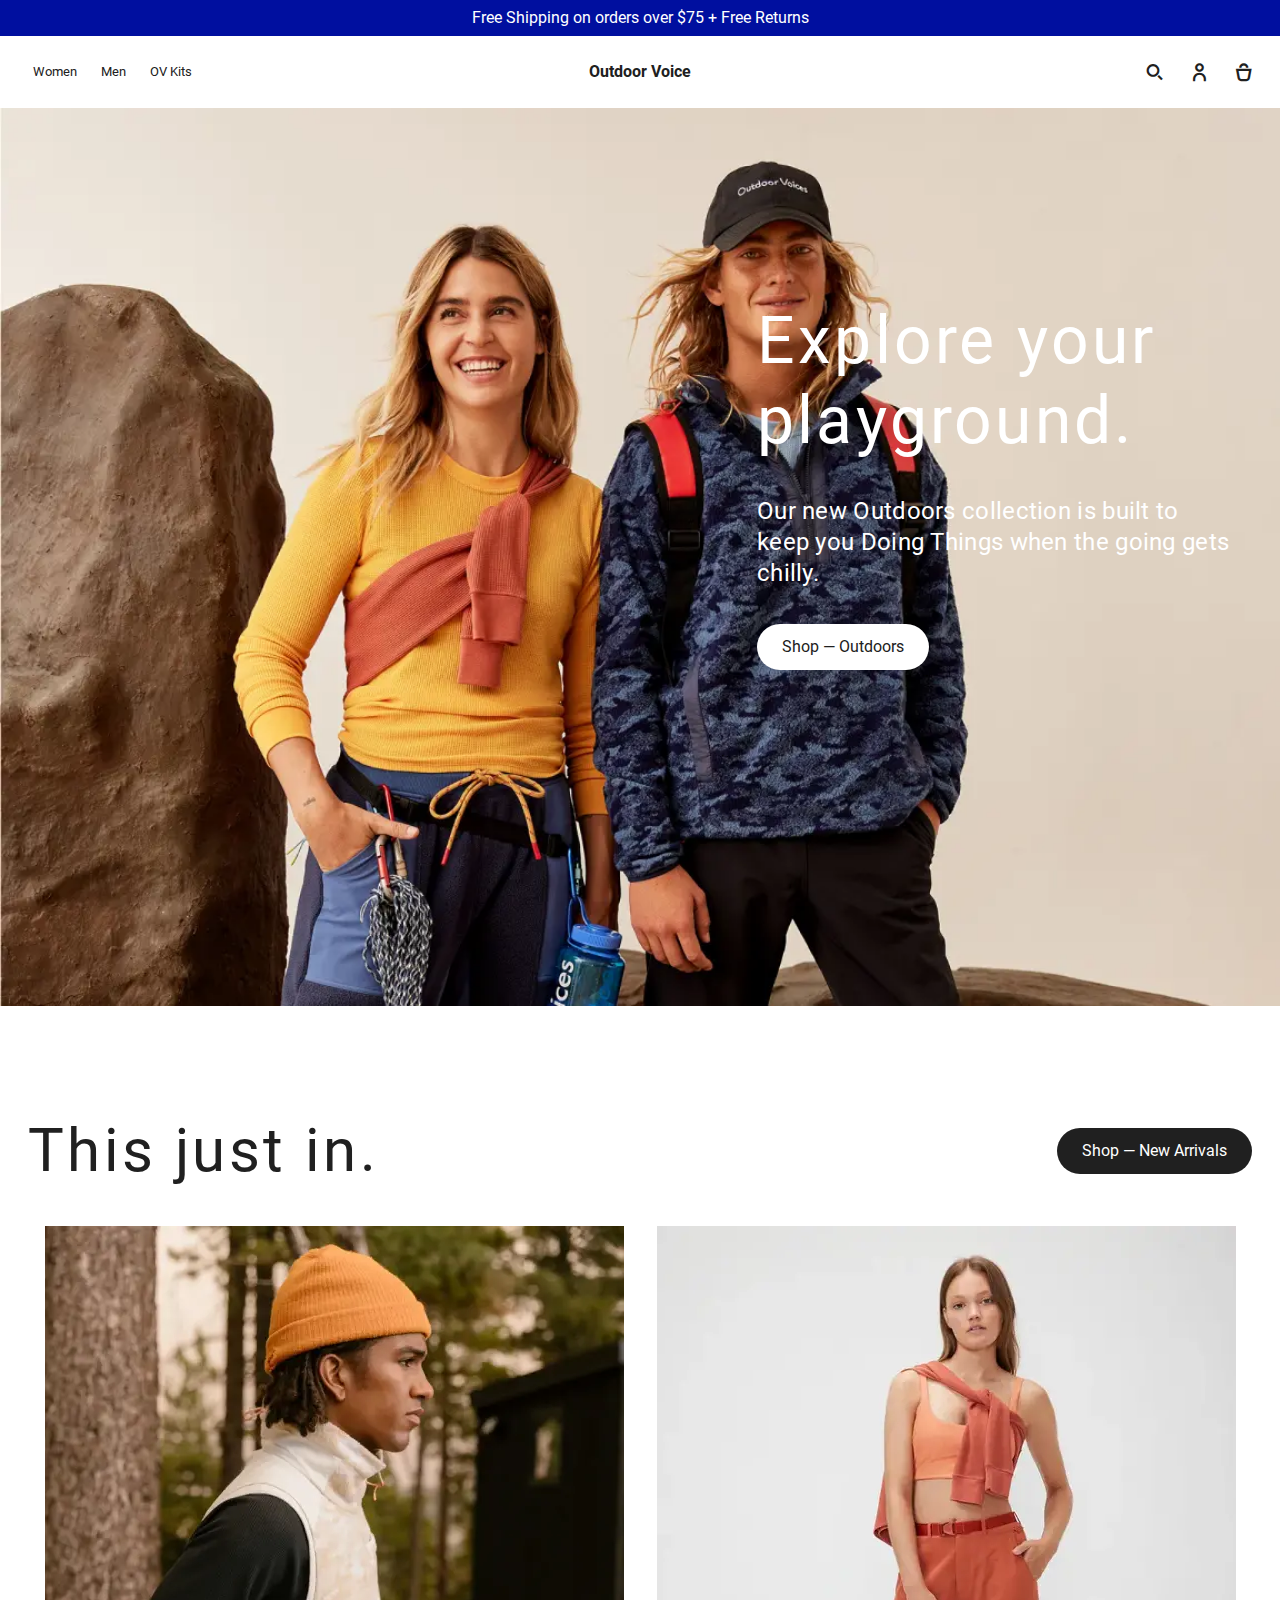
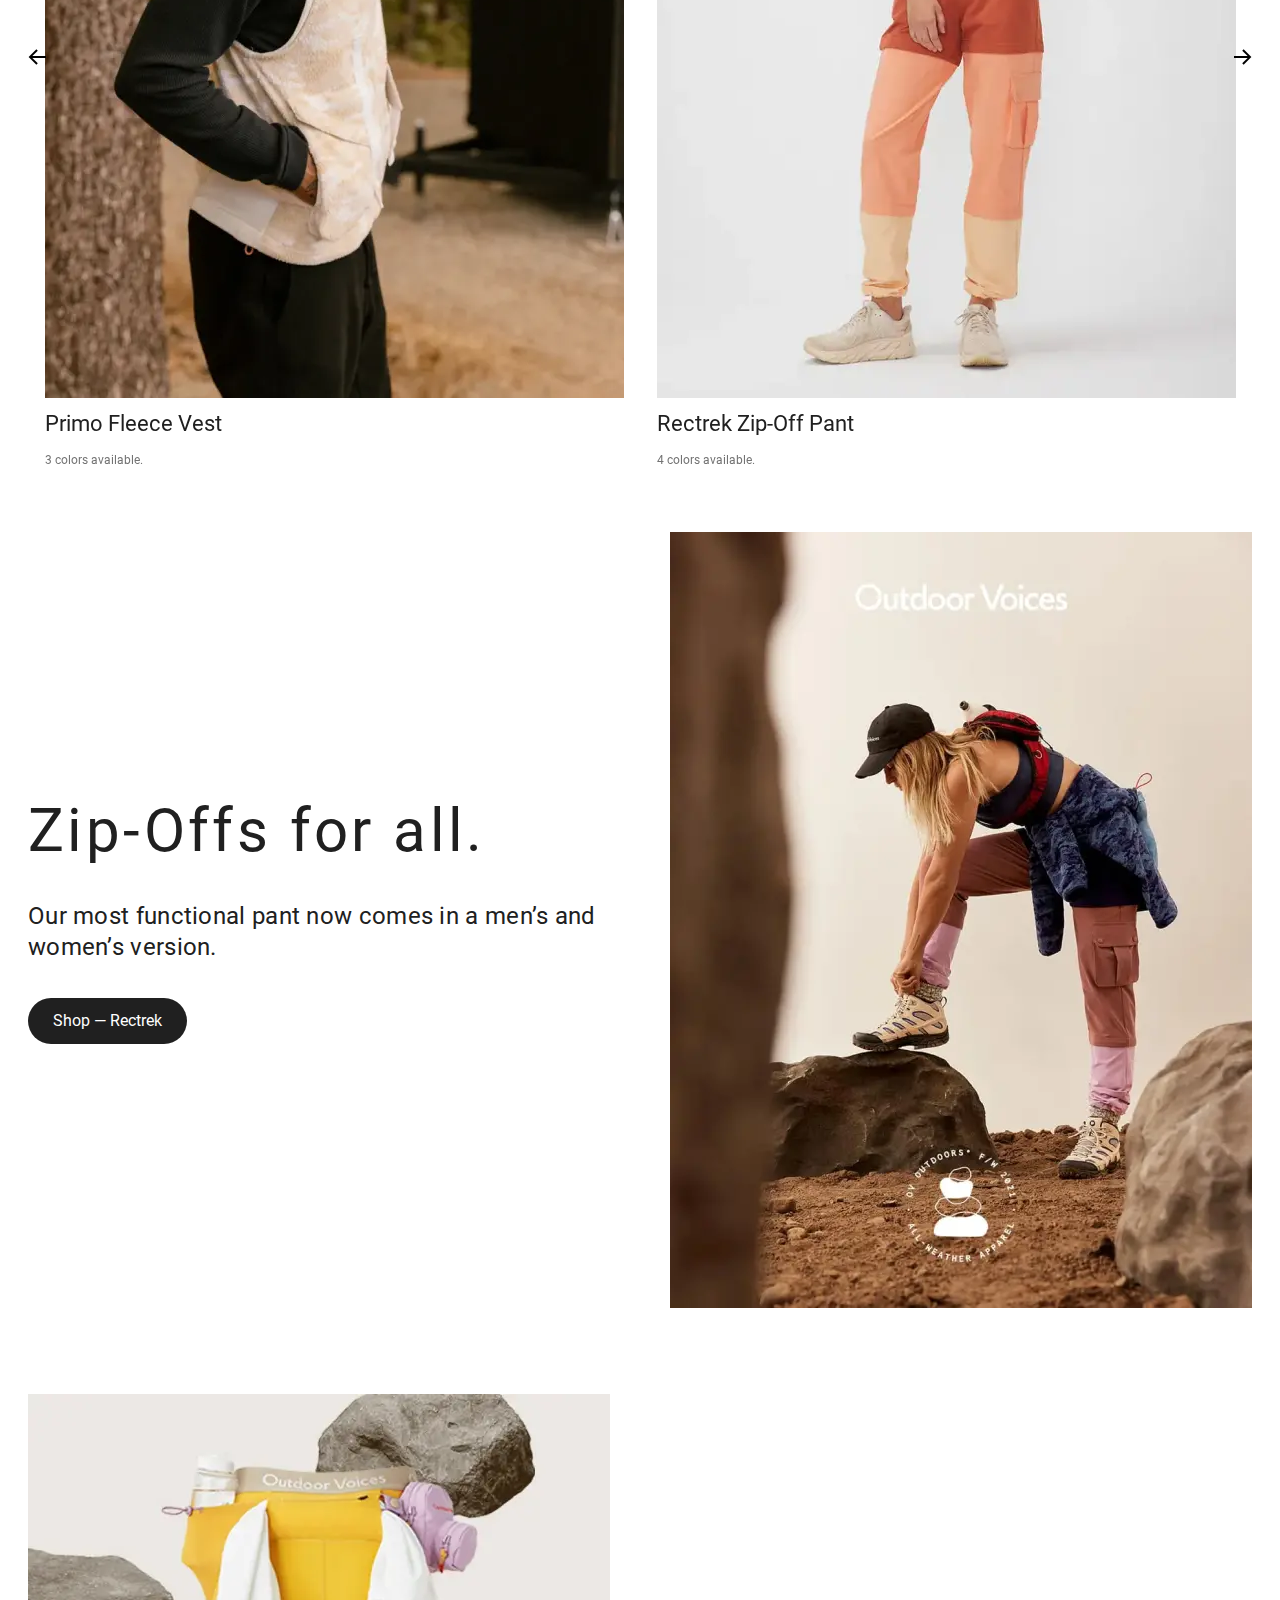
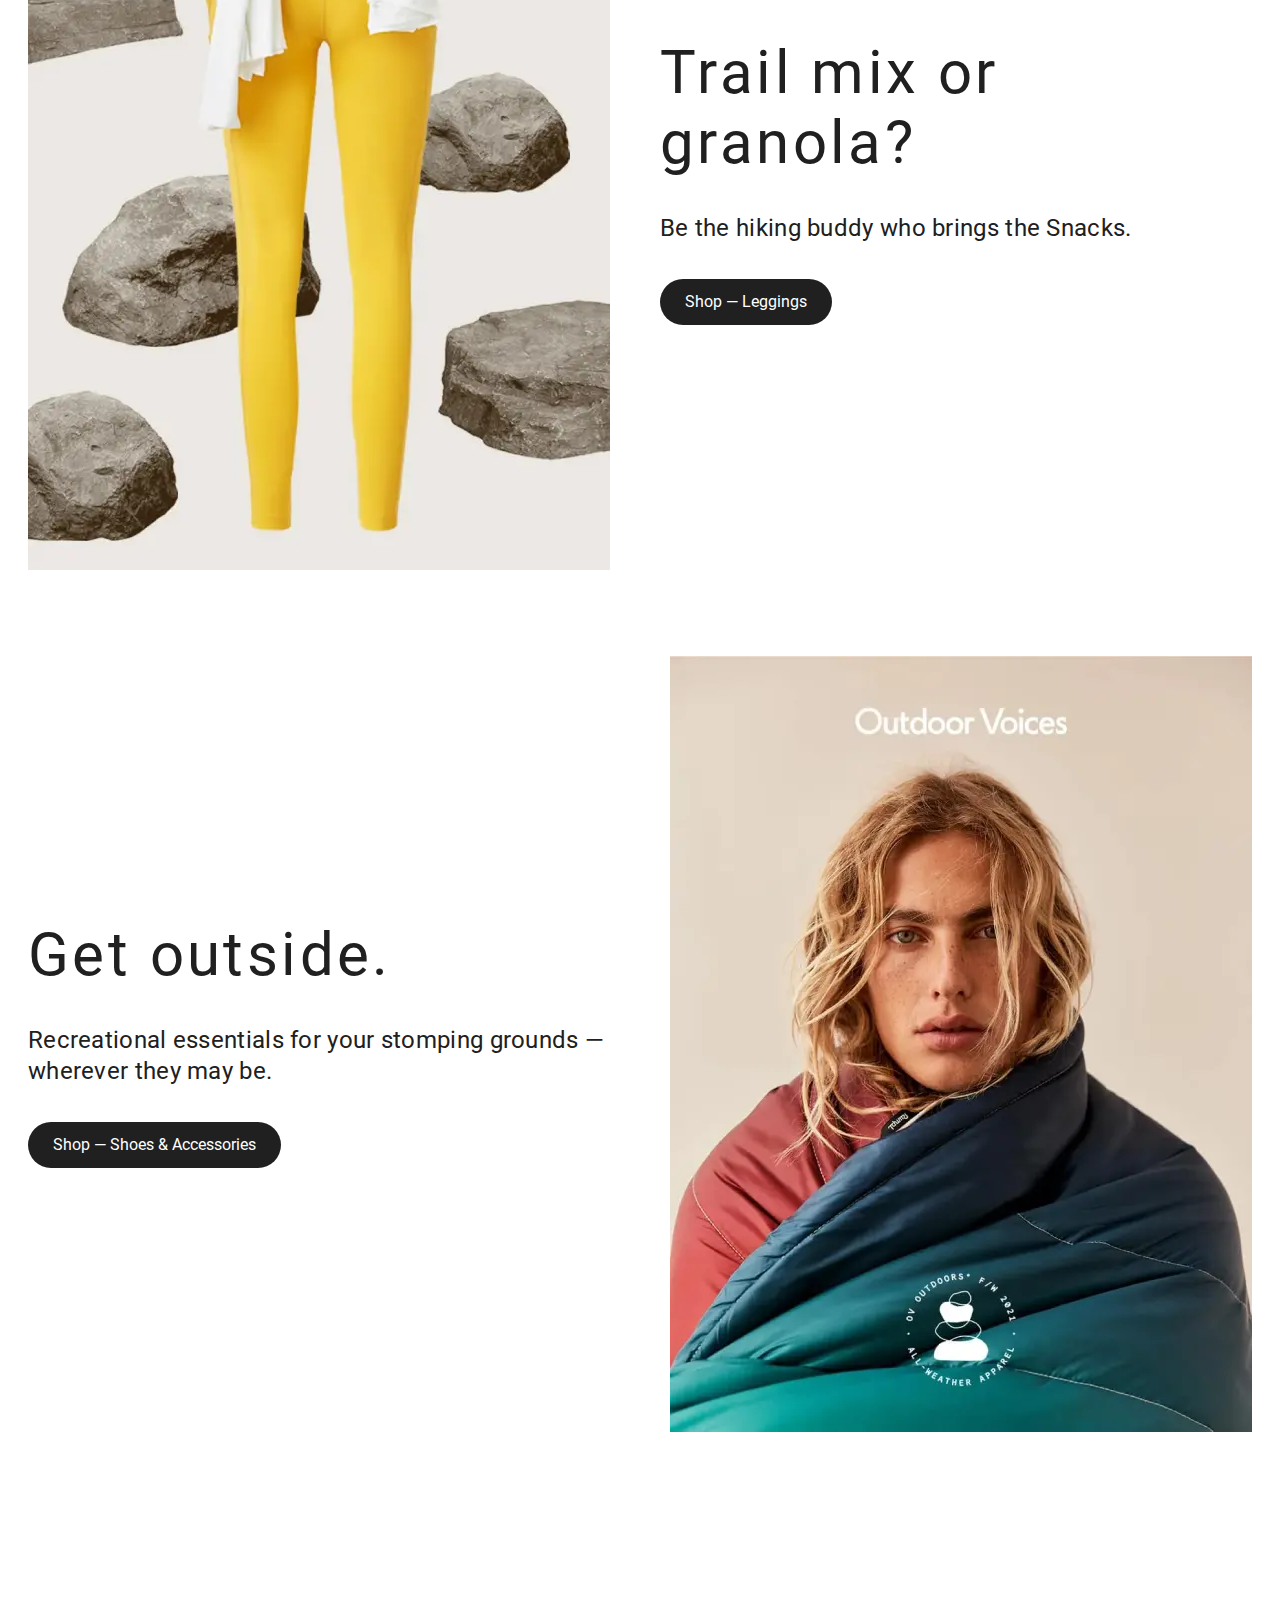
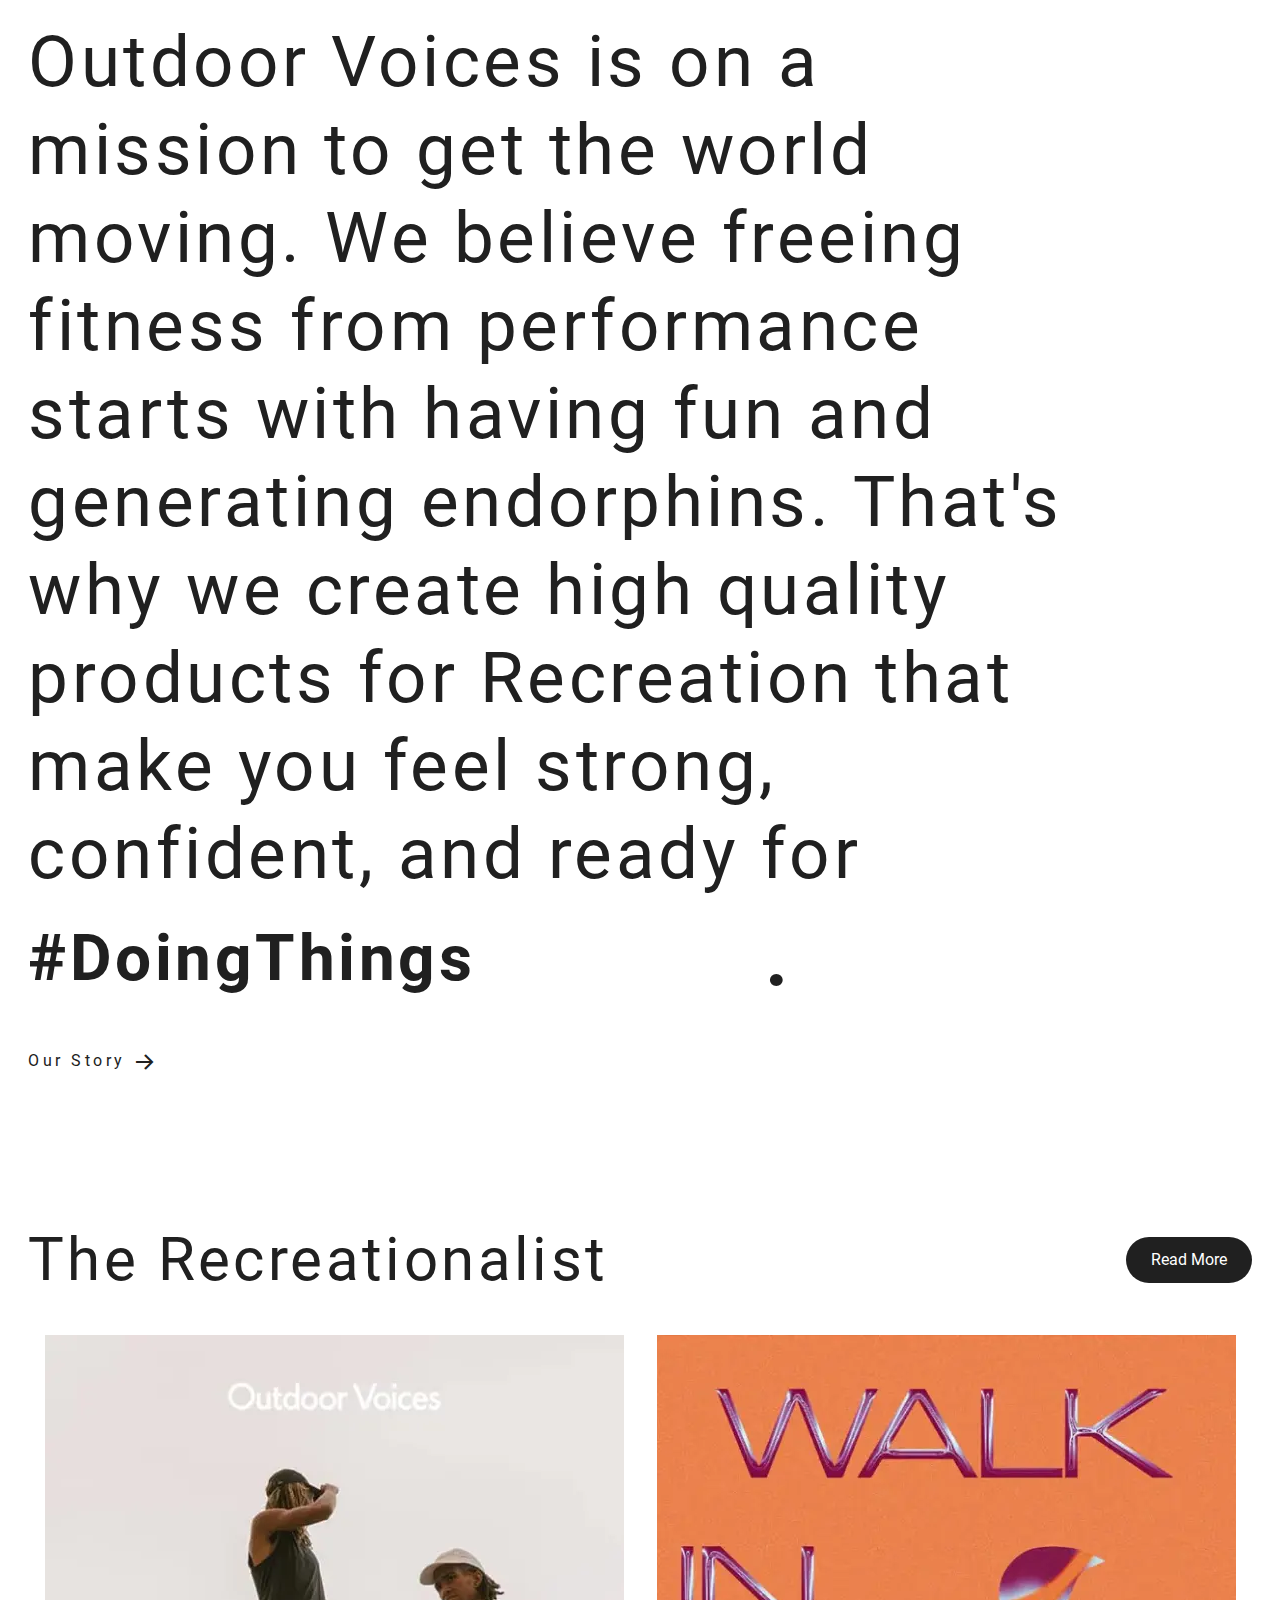
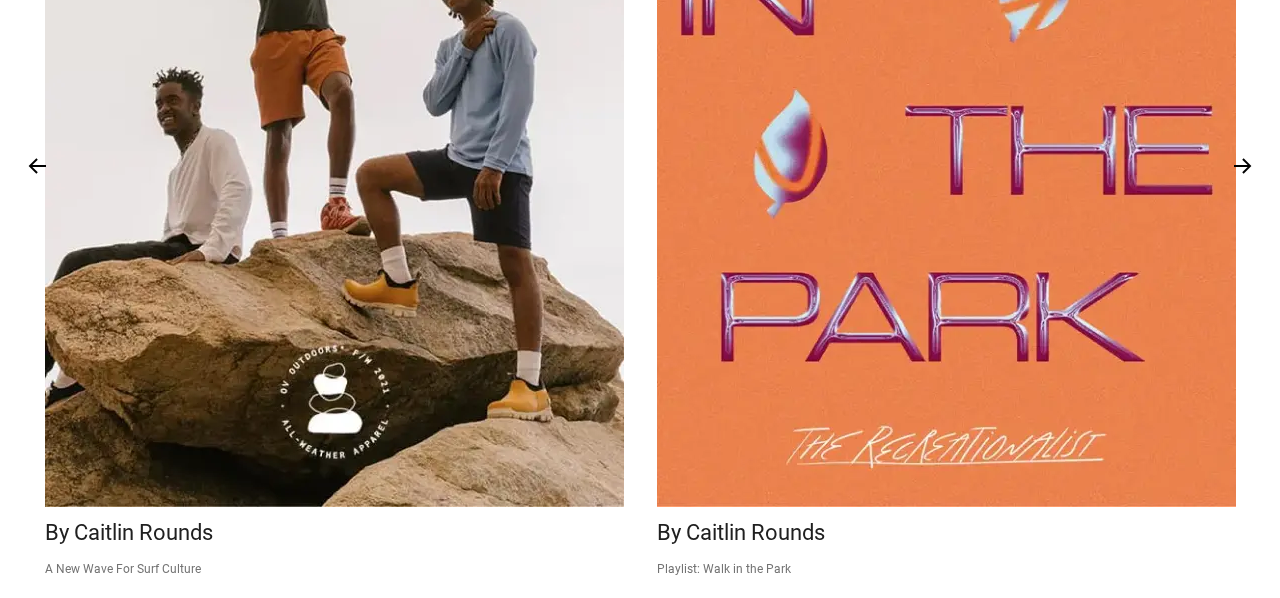
==== home.html @ 737654e2 "Add files via upload" ====
<!DOCTYPE html>
<html lang="en">

<head>
	<title>Outdoor Voice</title>
	<meta charset="UTF-8">
	<meta name="format-detection" content="telephone=no">
	<!-- <style>body{opacity: 0;}</style> -->
	<link rel="stylesheet" href="css/style.min.css?_v=20220831221115">
	<link rel="shortcut icon" href="favicon.ico">
	<!-- <meta name="robots" content="noindex, nofollow"> -->
	<meta name="viewport" content="width=device-width, initial-scale=1.0">
</head>

<body>
	<div class="wrapper">
		<header class="header">
			<div class="header__top">
				<p>Free Shipping on orders over $75 + Free Returns</p>
			</div>
			<div class="header__container">
				<div class="header__menu menu">
					<button type="button" class="menu__icon icon-menu"><span></span></button>
					<nav class="menu__body">
						<ul class="menu__list">
							<li class="menu__item"><a href="" class="menu__link">Women</a></li>
							<li class="menu__item"><a href="" class="menu__link">Men</a></li>
							<li class="menu__item"><a href="" class="menu__link">OV Kits</a></li>
						</ul>
					</nav>
				</div>
				<a href="#" class="header__logo">Outdoor Voice</a>
				<div class="header__actions actions-header">
					<a href="" class="actions-header__item _icon-search"></a>
					<a href="" class="actions-header__item _icon-account"></a>
					<a href="" class="actions-header__item _icon-bucket"></a>
				</div>
			</div>
		</header>
		<main class="page">
			<section class="page__promo promo">
				<div class="promo__container">
					<div class="promo__wrapper">
						<h1 class="promo__main-title">Explore your playground.</h1>
						<p class="promo__subtitle promo__subtitle_white">Our new Outdoors collection is built to keep you Doing Things when the going gets chilly.</p>
						<a href="#" class="promo__link promo__btn button">Shop — Outdoors</a>
					</div>
				</div>
			</section>
			<section class="page__arrivals arrivals">
				<div class="arrivals__container">
					<div class="arrivals__wrapper">
						<div class="arrivals__top">
							<h2 class="arrivals__title">This just in.</h2>
							<a href="#" class="arrivals__link arrivals__btn button button_black">Shop — New Arrivals</a>
						</div>
						<div class="arrivals__content">
							<!-- Оболочка слайдера -->
							<div class="arrivals__wrapper">
								<div class="swiper">
									<div class="swiper-wrapper">
										<div class="swiper-slide">
											<div class="arrivals__item">
												<div class="arrivals__image">
													<picture><source srcset="img/arrivals/left-img.webp" type="image/webp"><img src="img/arrivals/left-img.jpg" alt="man"></picture>
												</div>
												<div class="arrivals__descr">
													<span>Primo Fleece Vest</span>
													<span>3 colors available.</span>
												</div>
											</div>
										</div>
										<div class="swiper-slide">
											<div class="arrivals__item">
												<div class="arrivals__image arrivals__image_two">
													<picture><source srcset="img/arrivals/right-img.webp" type="image/webp"><img src="img/arrivals/right-img.jpg" alt="woman"></picture>
												</div>
												<div class="arrivals__descr">
													<span>Rectrek Zip-Off Pant</span>
													<span>4 colors available.</span>
												</div>
											</div>
										</div>
									</div>
									<div class="swiper-button-prev _icon-arrow-left"></div>
									<div class="swiper-button-next _icon-arrow-right"></div>
								</div>

								<div class="pagin">
									<div class="swiper-pagination"></div>
								</div>
							</div>
						</div>
					</div>
				</div>
			</section>
			<section class="rectrek showcase">
				<div class="showcase__container">
					<div class="showcase__wrapper">
						<div class="showcase__content">
							<h2 class="showcase__title">Zip-Offs for all.</h2>
							<p class="showcase__subtitle">Our most functional pant now comes in a men’s and women’s version.</p>
							<a href="#" class="showcase__link showcase__btn button button_black">Shop — Rectrek</a>
						</div>
						<div class="showcase__image"><picture><source srcset="img/showcase/pant.webp" type="image/webp"><img src="img/showcase/pant.jpg" alt="pant"></picture></div>
					</div>
				</div>
			</section>
			<section class="leggins showcase">
				<div class="showcase__container">
					<div class="showcase__wrapper showcase__wrapper_reverse">
						<div class="showcase__content">
							<h2 class="showcase__title">Trail mix or granola?</h2>
							<p class="showcase__subtitle">Be the hiking buddy who brings the Snacks.</p>
							<a href="#" class="showcase__link showcase__btn button button_black">Shop — Leggings</a>
						</div>
						<div class="showcase__image"><picture><source srcset="img/showcase/leggins.webp" type="image/webp"><img src="img/showcase/leggins.jpg" alt="leggins"></picture></div>
					</div>
				</div>
			</section>
			<section class="shoes showcase">
				<div class="showcase__container">
					<div class="showcase__wrapper">
						<div class="showcase__content">
							<h2 class="showcase__title">Get outside.</h2>
							<p class="showcase__subtitle">Recreational essentials for your stomping grounds — wherever they may be.</p>
							<a href="#" class="showcase__link showcase__btn button button_black">Shop — Shoes & Accessories</a>
						</div>
						<div class="showcase__image"><picture><source srcset="img/showcase/shoes_accessories.webp" type="image/webp"><img src="img/showcase/shoes_accessories.jpg" alt="shoes & accessories"></picture></div>
					</div>
				</div>
			</section>
			<section class="shop">
				<div class="shop__container">
					<div class="shop__wrapper">
						<div class="shop__catalog">
							<article class="item-catalog">
								<div class="item-catalog__main">
									<a href="" class="item-catalog__image">
										<picture><source data-srcset="img/shop/shop-women.webp" type="image/webp"><img data-src="img/shop/shop-women.jpg" alt="Shop Women"></picture>
									</a>
									<!-- <div class="item-catalog__actions">
											<button type="button" class="item-catalog__favorite _icon-favorite">Shop Women</button>
										</div> -->
								</div>
							</article>
							<article class="item-catalog">
								<div class="item-catalog__main">
									<a href="" class="item-catalog__image">
										<picture><source data-srcset="img/shop/shop-men.webp" type="image/webp"><img data-src="img/shop/shop-men.jpg" alt="Shop Women"></picture>
									</a>
									<!-- <div class="item-catalog__actions">
											<button type="button" class="item-catalog__favorite _icon-favorite">Shop Women</button>
										</div> -->
								</div>
							</article>
						</div>
						<div class="shop__descr">
							<p>Outdoor Voices is on a mission to get the world moving. We believe freeing fitness from performance starts with having fun and generating endorphins. That's why we create high quality products for Recreation that make you feel strong, confident, and ready for</p>
							<div class="shop__tag">
								<span>#DoingThings</span>
								<span>.</span>
							</div>
							<a href="#" class="shop__link">Our Story
								<div class="_icon-arrow-right"></div>
							</a>
						</div>
					</div>
				</div>
			</section>
			<section class="page__arrivals arrivals">
				<div class="arrivals__container">
					<div class="arrivals__wrapper">
						<div class="arrivals__top">
							<h2 class="arrivals__title">The Recreationalist</h2>
							<a href="#" class="arrivals__link arrivals__btn button button_black">Read More</a>
						</div>
						<div class="arrivals__content">
							<!-- Оболочка слайдера -->
							<div class="arrivals__wrapper">
								<div class="swiper">
									<div class="swiper-wrapper">
										<div class="swiper-slide">
											<div class="arrivals__item">
												<div class="arrivals__image">
													<picture><source srcset="img/arrivals/three-men.webp" type="image/webp"><img src="img/arrivals/three-men.jpg" alt="three men"></picture>
												</div>
												<div class="arrivals__descr">
													<span>By Caitlin Rounds</span>
													<span>A New Wave For Surf Culture</span>
												</div>
											</div>
										</div>
										<div class="swiper-slide">
											<div class="arrivals__item">
												<div class="arrivals__image arrivals__image_two">
													<picture><source srcset="img/arrivals/walk.webp" type="image/webp"><img src="img/arrivals/walk.jpg" alt="walk in the park"></picture>
												</div>
												<div class="arrivals__descr">
													<span>By Caitlin Rounds</span>
													<span>Playlist: Walk in the Park</span>
												</div>
											</div>
										</div>
									</div>
									<div class="swiper-button-prev _icon-arrow-left"></div>
									<div class="swiper-button-next _icon-arrow-right"></div>
								</div>

								<div class="pagin">
									<div class="swiper-pagination"></div>
								</div>
							</div>
						</div>
					</div>
				</div>
			</section>
		</main>
		<!--  -->
	</div>
	<!-- 
<div id="popup" aria-hidden="true" class="popup">
	<div class="popup__wrapper">
		<div class="popup__content">
			<button data-close type="button" class="popup__close">Закрыть</button>
			<div class="popup__text">
			</div>
		</div>
	</div>
</div>
 -->
	<script src="js/app.min.js?_v=20220831221115"></script>
</body>

</html>
---- css/style.min.css ----
@charset "UTF-8";@font-face{font-family:Roboto;font-display:swap;src:url(../fonts/Roboto-Bold.woff2) format("woff2"),url(../fonts/Roboto-Bold.woff) format("woff");font-weight:700;font-style:normal}@font-face{font-family:Roboto;font-display:swap;src:url(../fonts/Roboto-Regular.woff2) format("woff2"),url(../fonts/Roboto-Regular.woff) format("woff");font-weight:400;font-style:normal}@font-face{font-family:icons;font-display:swap;src:url(../fonts/icons.woff2) format("woff2"),url(../fonts/icons.woff) format("woff");font-weight:400;font-style:normal}[class*=_icon-]:before{font-family:icons;font-style:normal;font-weight:400;font-variant:normal;text-transform:none;line-height:1;-webkit-font-smoothing:antialiased;-moz-osx-font-smoothing:grayscale}[class*=_icon-]:before{display:block}._icon-arrow-right:before{content:"\e900"}._icon-arrow-left:before{content:"\e901"}._icon-bucket:before{content:"\e902"}._icon-account:before{content:"\e903"}._icon-search:before{content:"\e904"}*{padding:0;margin:0;border:0}*,:after,:before{-webkit-box-sizing:border-box;box-sizing:border-box}body,html{height:100%;min-width:320px}body{color:#202020;line-height:1;font-family:Roboto;font-size:1rem;-ms-text-size-adjust:100%;-moz-text-size-adjust:100%;-webkit-text-size-adjust:100%;-webkit-font-smoothing:antialiased;-moz-osx-font-smoothing:grayscale}button,input,textarea{font-family:Roboto;font-size:inherit}button{cursor:pointer;color:inherit;background-color:inherit}a{color:inherit}a:link,a:visited{text-decoration:none}a:hover{text-decoration:none}ul li{list-style:none}img{vertical-align:top}h1,h2,h3,h4,h5,h6{font-weight:inherit;font-size:inherit}.lock body{overflow:hidden;-ms-touch-action:none;touch-action:none}.wrapper{min-height:100%;display:-webkit-box;display:-ms-flexbox;display:flex;-webkit-box-orient:vertical;-webkit-box-direction:normal;-ms-flex-direction:column;flex-direction:column;overflow:hidden}.wrapper>main{-webkit-box-flex:1;-ms-flex:1 1 auto;flex:1 1 auto}.wrapper>*{min-width:0}[class*=__container]{max-width:76.5rem;-webkit-box-sizing:content-box;box-sizing:content-box;margin:0 auto;padding:0 .9375rem}.button{display:-webkit-inline-box;display:-ms-inline-flexbox;display:inline-flex;padding:.9375rem 1.5625rem;background-color:#fff;color:#202020;border-radius:1.5rem}.button_black{background-color:#202020;color:#fff}.button._fw{width:100%}.spollers{display:-ms-grid;display:grid;gap:15px}.spollers__tittle{width:100%;cursor:default;text-align:left;padding:0 .9375rem;position:relative;font-size:1.5rem;font-weight:700;line-height:1.7083333333}.spollers__tittle:not(:last-child){margin-bottom:2rem}._spoller-init .spollers__tittle{cursor:pointer}._spoller-init .spollers__tittle::after,._spoller-init .spollers__tittle::before{content:"";position:absolute;right:10px;top:50%;background-color:#fff;height:2px;width:15px;-webkit-transition:-webkit-transform .5s ease 0s;transition:-webkit-transform .5s ease 0s;-o-transition:transform .5s ease 0s;transition:transform .5s ease 0s;transition:transform .5s ease 0s,-webkit-transform .5s ease 0s}._spoller-init .spollers__tittle::before{-webkit-transform:translate(-75%,-50%) rotate(40deg);-ms-transform:translate(-75%,-50%) rotate(40deg);transform:translate(-75%,-50%) rotate(40deg)}._spoller-init .spollers__tittle::after{-webkit-transform:translate(0,-50%) rotate(-40deg);-ms-transform:translate(0,-50%) rotate(-40deg);transform:translate(0,-50%) rotate(-40deg)}._spoller-init .spollers__tittle._spoller-active::before{-webkit-transform:translateX(-75%) rotate(-40deg);-ms-transform:translateX(-75%) rotate(-40deg);transform:translateX(-75%) rotate(-40deg)}._spoller-init .spollers__tittle._spoller-active::after{-webkit-transform:rotate(40deg);-ms-transform:rotate(40deg);transform:rotate(40deg)}.spollers__body{padding:0 1.25rem;border-radius:.3125rem}[data-showmore-button] span:last-child{display:none}._showmore-active [data-showmore-button] span{display:none}@supports (padding-top:clamp(3.125rem ,1.8581081081rem + 5.4054054054vw ,6.25rem)){._showmore-active [data-showmore-button] span{padding-top:clamp(3.125rem ,1.8581081081rem + 5.4054054054vw ,6.25rem)}}@supports not (padding-top:clamp(3.125rem ,1.8581081081rem + 5.4054054054vw ,6.25rem)){._showmore-active [data-showmore-button] span{padding-top:calc(3.125rem + 3.125 * (100vw - 23.4375rem)/ 57.8125)}}._showmore-active [data-showmore-button] span:last-child{display:block}.show-more{display:-webkit-box;display:-ms-flexbox;display:flex;-webkit-box-orient:vertical;-webkit-box-direction:normal;-ms-flex-direction:column;flex-direction:column}@supports (padding-top:clamp(3.125rem ,1.8581081081rem + 5.4054054054vw ,6.25rem)){.show-more{padding-top:clamp(3.125rem ,1.8581081081rem + 5.4054054054vw ,6.25rem)}}@supports not (padding-top:clamp(3.125rem ,1.8581081081rem + 5.4054054054vw ,6.25rem)){.show-more{padding-top:calc(3.125rem + 3.125 * (100vw - 23.4375rem)/ 57.8125)}}.show-more__items{display:-ms-grid;display:grid;grid-template-columns:repeat(auto-fit,minmax(25.625rem,1fr));gap:1.25rem}@supports (row-gap:clamp(2.6875rem ,1.2432432432rem + 6.1621621622vw ,6.25rem)){.show-more__items{row-gap:clamp(2.6875rem ,1.2432432432rem + 6.1621621622vw ,6.25rem)}}@supports not (row-gap:clamp(2.6875rem ,1.2432432432rem + 6.1621621622vw ,6.25rem)){.show-more__items{row-gap:calc(2.6875rem + 3.5625 * (100vw - 23.4375rem)/ 57.8125)}}.show-more__items_career{grid-template-columns:repeat(auto-fit,minmax(20rem,1fr))}[data-fullscreen]{min-height:100vh}.touch [data-fullscreen]{min-height:calc(var(--vh,1vh) * 100)}[class*=-ibg]{position:relative}[class*=-ibg] img{position:absolute;width:100%;height:100%;top:0;left:0;-o-object-fit:cover;object-fit:cover}[class*=-ibg_contain] img{-o-object-fit:contain;object-fit:contain}[class*=__main-title]{letter-spacing:3.2px;line-height:1.2121212121}@supports (font-size:clamp(3.125rem ,2.6833038869rem + 1.8845700824vw ,4.125rem)){[class*=__main-title]{font-size:clamp(3.125rem ,2.6833038869rem + 1.8845700824vw ,4.125rem)}}@supports not (font-size:clamp(3.125rem ,2.6833038869rem + 1.8845700824vw ,4.125rem)){[class*=__main-title]{font-size:calc(3.125rem + 1 * (100vw - 23.4375rem)/ 53.0625)}}[class*=__title]{line-height:1.1666666667;letter-spacing:3.4px}@supports (font-size:clamp(2.1875rem ,1.6344026549rem + 2.7654867257vw ,3.75rem)){[class*=__title]{font-size:clamp(2.1875rem ,1.6344026549rem + 2.7654867257vw ,3.75rem)}}@supports not (font-size:clamp(2.1875rem ,1.6344026549rem + 2.7654867257vw ,3.75rem)){[class*=__title]{font-size:calc(2.1875rem + 1.5625 * (100vw - 20rem)/ 56.5)}}[class*=__subtitle]{line-height:1.2916666667;letter-spacing:.3px;color:#202020}@supports (font-size:clamp(1.25rem ,1.1643468951rem + 0.4282655246vw ,1.5rem)){[class*=__subtitle]{font-size:clamp(1.25rem ,1.1643468951rem + .4282655246vw ,1.5rem)}}@supports not (font-size:clamp(1.25rem ,1.1643468951rem + 0.4282655246vw ,1.5rem)){[class*=__subtitle]{font-size:calc(1.25rem + .25 * (100vw - 20rem)/ 58.375)}}[class*=__subtitle_white]{color:#fff}[class*=__descr]{line-height:1.2916666667}@supports (font-size:clamp(0.875rem ,0.6608672377rem + 1.0706638116vw ,1.5rem)){[class*=__descr]{font-size:clamp(.875rem ,.6608672377rem + 1.0706638116vw ,1.5rem)}}@supports not (font-size:clamp(0.875rem ,0.6608672377rem + 1.0706638116vw ,1.5rem)){[class*=__descr]{font-size:calc(.875rem + .625 * (100vw - 20rem)/ 58.375)}}[class*=__text]{line-height:1.6875}@supports (font-size:clamp(0.875rem ,0.8321734475rem + 0.2141327623vw ,1rem)){[class*=__text]{font-size:clamp(.875rem ,.8321734475rem + .2141327623vw ,1rem)}}@supports not (font-size:clamp(0.875rem ,0.8321734475rem + 0.2141327623vw ,1rem)){[class*=__text]{font-size:calc(.875rem + .125 * (100vw - 20rem)/ 58.375)}}@supports (padding-top:clamp(1.25rem ,0.6150618375rem + 2.7090694935vw ,2.6875rem)){.showcase{padding-top:clamp(1.25rem ,.6150618375rem + 2.7090694935vw ,2.6875rem)}}@supports not (padding-top:clamp(1.25rem ,0.6150618375rem + 2.7090694935vw ,2.6875rem)){.showcase{padding-top:calc(1.25rem + 1.4375 * (100vw - 23.4375rem)/ 53.0625)}}@supports (padding-bottom:clamp(1.25rem ,0.6150618375rem + 2.7090694935vw ,2.6875rem)){.showcase{padding-bottom:clamp(1.25rem ,.6150618375rem + 2.7090694935vw ,2.6875rem)}}@supports not (padding-bottom:clamp(1.25rem ,0.6150618375rem + 2.7090694935vw ,2.6875rem)){.showcase{padding-bottom:calc(1.25rem + 1.4375 * (100vw - 23.4375rem)/ 53.0625)}}.showcase__wrapper{display:-webkit-box;display:-ms-flexbox;display:flex;-webkit-box-pack:justify;-ms-flex-pack:justify;justify-content:space-between;-webkit-box-align:center;-ms-flex-align:center;align-items:center}@supports (gap:clamp(1.25rem ,0.421819788rem + 3.5335689046vw ,3.125rem)){.showcase__wrapper{gap:clamp(1.25rem ,.421819788rem + 3.5335689046vw ,3.125rem)}}@supports not (gap:clamp(1.25rem ,0.421819788rem + 3.5335689046vw ,3.125rem)){.showcase__wrapper{gap:calc(1.25rem + 1.875 * (100vw - 23.4375rem)/ 53.0625)}}.showcase__wrapper_reverse{-webkit-box-orient:horizontal;-webkit-box-direction:reverse;-ms-flex-direction:row-reverse;flex-direction:row-reverse}.showcase__content{max-width:37.1875rem;display:-webkit-box;display:-ms-flexbox;display:flex;-webkit-box-orient:vertical;-webkit-box-direction:normal;-ms-flex-direction:column;flex-direction:column;gap:2.1875rem}.showcase__btn{-ms-flex-item-align:start;align-self:flex-start}.showcase__image{-webkit-box-align:center;-ms-flex-align:center;align-items:center;-webkit-box-flex:0;-ms-flex:0 0 47.5490196078%;flex:0 0 47.5490196078%}.showcase__image img{max-width:100%}.item-catalog{background-color:#fff;-webkit-transition:all .8s ease 0s;-o-transition:all .8s ease 0s;transition:all .8s ease 0s}.item-catalog__main{position:relative}.item-catalog__image{-webkit-box-align:center;-ms-flex-align:center;align-items:center;-webkit-box-flex:0;-ms-flex:0 0 57.7974276527%;flex:0 0 57.7974276527%}.item-catalog__image img{max-width:100%}.item-catalog__actions{background-color:rgba(0,0,0,.25);position:absolute;width:100%;height:100%;bottom:0;left:0;display:-webkit-box;display:-ms-flexbox;display:flex;-webkit-box-orient:vertical;-webkit-box-direction:normal;-ms-flex-direction:column;flex-direction:column;-webkit-box-pack:center;-ms-flex-pack:center;justify-content:center;-webkit-box-align:center;-ms-flex-align:center;align-items:center;gap:.8125rem;pointer-events:none;opacity:0;visibility:hidden;-webkit-transition:all .8s ease 0s;-o-transition:all .8s ease 0s;transition:all .8s ease 0s}.item-catalog__favorite{width:2.3125rem;height:2.3125rem;-webkit-box-flex:0;-ms-flex:0 0 2.3125rem;flex:0 0 2.3125rem;background-color:#fff;display:-webkit-box;display:-ms-flexbox;display:flex;-webkit-box-pack:center;-ms-flex-pack:center;justify-content:center;-webkit-box-align:center;-ms-flex-align:center;align-items:center;color:#202020;border-radius:.125rem;font-size:.875rem;pointer-events:auto;-webkit-transition:all .3s ease 0s;-o-transition:all .3s ease 0s;transition:all .3s ease 0s}.item-catalog__add-to-cart{pointer-events:auto;background-color:#fff;padding:.71875rem 1.125rem;border-radius:.125rem;display:-webkit-box;display:-ms-flexbox;display:flex;-webkit-box-orient:horizontal;-webkit-box-direction:reverse;-ms-flex-direction:row-reverse;flex-direction:row-reverse;text-transform:uppercase;-webkit-box-align:center;-ms-flex-align:center;align-items:center;font-weight:700;font-size:.625rem;gap:.6875rem;line-height:1.4;-webkit-transition:all .3s ease 0s;-o-transition:all .3s ease 0s;transition:all .3s ease 0s}.item-catalog__add-to-cart::before{-webkit-transition:all .3s ease 0s;-o-transition:all .3s ease 0s;transition:all .3s ease 0s;font-size:.875rem;color:#202020}.item-catalog__footer{display:-ms-grid;display:grid;gap:.625rem;justify-items:center;padding:2rem;font-size:1.25rem;letter-spacing:.0125rem;line-height:1.1;text-align:center}.header{position:fixed;top:0;left:0;width:100%;background-color:#fff;z-index:50;-webkit-transition:all .3s ease 0s;-o-transition:all .3s ease 0s;transition:all .3s ease 0s}.header._header-scroll{-webkit-box-shadow:0 0 10px rgba(0,0,0,.2);box-shadow:0 0 10px rgba(0,0,0,.2)}.header__top{background-color:#000f9f;color:#fff;padding:.625rem}.header__top p{text-align:center}.header__container{display:-ms-grid;display:grid;-ms-grid-columns:1fr auto 1fr;grid-template-columns:1fr auto 1fr;-webkit-box-align:center;-ms-flex-align:center;align-items:center;min-height:3.875rem;padding-top:.3125rem;padding-bottom:.3125rem}.header__logo{font-weight:700;position:relative;z-index:2;margin:0 .625rem}.header__actions{position:relative;z-index:2}.menu__list{display:-webkit-box;display:-ms-flexbox;display:flex;-ms-flex-wrap:wrap;flex-wrap:wrap;-webkit-box-align:center;-ms-flex-align:center;align-items:center}@supports ((-moz-column-gap:clamp(0.3125rem ,-2.0926724138rem + 3.8793103448vw ,0.875rem)) or (column-gap:clamp(0.3125rem ,-2.0926724138rem + 3.8793103448vw ,0.875rem))){.menu__list{-webkit-column-gap:clamp(.3125rem ,-2.0926724138rem + 3.8793103448vw ,.875rem);-moz-column-gap:clamp(.3125rem ,-2.0926724138rem + 3.8793103448vw ,.875rem);column-gap:clamp(.3125rem ,-2.0926724138rem + 3.8793103448vw ,.875rem)}}@supports not ((-moz-column-gap:clamp(0.3125rem ,-2.0926724138rem + 3.8793103448vw ,0.875rem)) or (column-gap:clamp(0.3125rem ,-2.0926724138rem + 3.8793103448vw ,0.875rem))){.menu__list{-webkit-column-gap:calc(.3125rem + .5625 * (100vw - 62rem)/ 14.5);-moz-column-gap:calc(.3125rem + .5625 * (100vw - 62rem)/ 14.5);column-gap:calc(.3125rem + .5625 * (100vw - 62rem)/ 14.5)}}.menu__link{display:block;padding:.78125rem .3125rem;font-size:.8125rem;line-height:1.2857142857;position:relative;-webkit-transition:color .3s ease 0s;-o-transition:color .3s ease 0s;transition:color .3s ease 0s}.menu__link::after{content:"";position:absolute;bottom:0;width:0%;-webkit-transition:width .3s ease 0s;-o-transition:width .3s ease 0s;transition:width .3s ease 0s;height:.0625rem;left:0;background-color:#fff}.actions-header{display:-webkit-box;display:-ms-flexbox;display:flex;min-height:1.875rem;-webkit-box-align:center;-ms-flex-align:center;align-items:center;-webkit-box-pack:end;-ms-flex-pack:end;justify-content:flex-end}@supports (gap:clamp(0.9375rem ,0.6163008565rem + 1.6059957173vw ,1.875rem)){.actions-header{gap:clamp(.9375rem ,.6163008565rem + 1.6059957173vw ,1.875rem)}}@supports not (gap:clamp(0.9375rem ,0.6163008565rem + 1.6059957173vw ,1.875rem)){.actions-header{gap:calc(.9375rem + .9375 * (100vw - 20rem)/ 58.375)}}.actions-header__item{font-size:1.125rem;-webkit-transition:color .3s ease 0s;-o-transition:color .3s ease 0s;transition:color .3s ease 0s}.search-header{width:47.1698113208%}.search-header__body{display:-webkit-box;display:-ms-flexbox;display:flex;-webkit-box-align:center;-ms-flex-align:center;align-items:center;position:relative}.search-header__input{width:100%;font-size:.75rem;height:1.375rem;background-color:transparent;border-bottom:1px solid rgba(0,0,0,.5)}.search-header__button{-webkit-box-flex:0;-ms-flex:0 0 1.875rem;flex:0 0 1.875rem;height:1.875rem}.search-header__icon{width:1.875rem;height:1.875rem;margin:0 0 0 auto;display:block}.search-open .search-header__icon{display:none}.search-header .form__error{position:absolute;bottom:0;-webkit-transform:translate(0,110%);-ms-transform:translate(0,110%);transform:translate(0,110%);left:0;color:red;font-size:.75rem}.icon-menu{display:none}.no-webp .promo{background-image:url(../img/promo/bg.jpg)}.promo{background-repeat:no-repeat;background-size:cover;background-position:0 0;height:100vh}@supports (margin-top:clamp(6.25rem ,6.1215203426rem + 0.6423982869vw ,6.625rem)){.promo{margin-top:clamp(6.25rem ,6.1215203426rem + .6423982869vw ,6.625rem)}}@supports not (margin-top:clamp(6.25rem ,6.1215203426rem + 0.6423982869vw ,6.625rem)){.promo{margin-top:calc(6.25rem + .375 * (100vw - 20rem)/ 58.375)}}@supports (padding-top:clamp(6.25rem ,5.1793361884rem + 5.3533190578vw ,9.375rem)){.promo{padding-top:clamp(6.25rem ,5.1793361884rem + 5.3533190578vw ,9.375rem)}}@supports not (padding-top:clamp(6.25rem ,5.1793361884rem + 5.3533190578vw ,9.375rem)){.promo{padding-top:calc(6.25rem + 3.125 * (100vw - 20rem)/ 58.375)}}.promo__container{display:-webkit-box;display:-ms-flexbox;display:flex;-webkit-box-pack:end;-ms-flex-pack:end;justify-content:flex-end;-webkit-box-align:center;-ms-flex-align:center;align-items:center}@supports (padding-top:clamp(2.8125rem ,5.7494646681rem + -3.7473233405vw ,5rem)){.promo__container{padding-top:clamp(2.8125rem ,5.7494646681rem + -3.7473233405vw ,5rem)}}@supports not (padding-top:clamp(2.8125rem ,5.7494646681rem + -3.7473233405vw ,5rem)){.promo__container{padding-top:calc(5rem + -2.1875 * (100vw - 20rem)/ 58.375)}}.promo__wrapper{color:#fff;display:-webkit-box;display:-ms-flexbox;display:flex;-webkit-box-orient:vertical;-webkit-box-direction:normal;-ms-flex-direction:column;flex-direction:column;-webkit-box-align:end;-ms-flex-align:end;align-items:flex-end;max-width:480px}@supports (gap:clamp(1.5625rem ,0.5098684211rem + 2.1929824561vw ,2.1875rem)){.promo__wrapper{gap:clamp(1.5625rem ,.5098684211rem + 2.1929824561vw ,2.1875rem)}}@supports not (gap:clamp(1.5625rem ,0.5098684211rem + 2.1929824561vw ,2.1875rem)){.promo__wrapper{gap:calc(1.5625rem + .625 * (100vw - 48rem)/ 28.5)}}@supports (max-width:clamp(30rem ,38.5817307692rem + -11.2179487179vw ,34.375rem)){.promo__wrapper{max-width:clamp(30rem ,38.5817307692rem + -11.2179487179vw ,34.375rem)}}@supports not (max-width:clamp(30rem ,38.5817307692rem + -11.2179487179vw ,34.375rem)){.promo__wrapper{max-width:calc(34.375rem + -4.375 * (100vw - 37.5rem)/ 39)}}@supports (margin-right:clamp(0.0625rem ,-1.4111842105rem + 3.0701754386vw ,0.9375rem)){.promo__wrapper{margin-right:clamp(.0625rem ,-1.4111842105rem + 3.0701754386vw ,.9375rem)}}@supports not (margin-right:clamp(0.0625rem ,-1.4111842105rem + 3.0701754386vw ,0.9375rem)){.promo__wrapper{margin-right:calc(.0625rem + .875 * (100vw - 48rem)/ 28.5)}}@supports (padding-top:clamp(3.75rem ,2.3696996466rem + 5.8892815077vw ,6.875rem)){.arrivals{padding-top:clamp(3.75rem ,2.3696996466rem + 5.8892815077vw ,6.875rem)}}@supports not (padding-top:clamp(3.75rem ,2.3696996466rem + 5.8892815077vw ,6.875rem)){.arrivals{padding-top:calc(3.75rem + 3.125 * (100vw - 23.4375rem)/ 53.0625)}}.arrivals__top{display:-webkit-box;display:-ms-flexbox;display:flex;-webkit-box-pack:justify;-ms-flex-pack:justify;justify-content:space-between;-webkit-box-align:center;-ms-flex-align:center;align-items:center;gap:1.875rem}@supports (margin-top:clamp(1.25rem ,0.6978798587rem + 2.3557126031vw ,2.5rem)){.arrivals__content{margin-top:clamp(1.25rem ,.6978798587rem + 2.3557126031vw ,2.5rem)}}@supports not (margin-top:clamp(1.25rem ,0.6978798587rem + 2.3557126031vw ,2.5rem)){.arrivals__content{margin-top:calc(1.25rem + 1.25 * (100vw - 23.4375rem)/ 53.0625)}}.arrivals__image{-webkit-box-align:center;-ms-flex-align:center;align-items:center;-webkit-box-flex:0;-ms-flex:0 0 28.1350482315%;flex:0 0 28.1350482315%}.arrivals__image img{max-width:100%}.arrivals__descr{margin-top:.75rem;display:-webkit-box;display:-ms-flexbox;display:flex;-webkit-box-orient:vertical;-webkit-box-direction:normal;-ms-flex-direction:column;flex-direction:column;gap:.9375rem}.arrivals__descr span:first-child{font-size:1.375rem}.arrivals__descr span:last-child{font-size:.75rem;color:#737373}.swiper-wrapper{padding-bottom:1.25rem}.swiper-slide{display:-webkit-box;display:-ms-flexbox;display:flex;-webkit-box-pack:center;-ms-flex-pack:center;justify-content:center}@supports (padding-top:clamp(1.25rem ,0.6150618375rem + 2.7090694935vw ,2.6875rem)){.shop{padding-top:clamp(1.25rem ,.6150618375rem + 2.7090694935vw ,2.6875rem)}}@supports not (padding-top:clamp(1.25rem ,0.6150618375rem + 2.7090694935vw ,2.6875rem)){.shop{padding-top:calc(1.25rem + 1.4375 * (100vw - 23.4375rem)/ 53.0625)}}@supports (padding-bottom:clamp(1.25rem ,0.6150618375rem + 2.7090694935vw ,2.6875rem)){.shop{padding-bottom:clamp(1.25rem ,.6150618375rem + 2.7090694935vw ,2.6875rem)}}@supports not (padding-bottom:clamp(1.25rem ,0.6150618375rem + 2.7090694935vw ,2.6875rem)){.shop{padding-bottom:calc(1.25rem + 1.4375 * (100vw - 23.4375rem)/ 53.0625)}}.shop__catalog{display:-webkit-box;display:-ms-flexbox;display:flex;gap:.1875rem}.shop__descr{letter-spacing:.21875rem;max-width:66.25rem}@supports (margin-top:clamp(1.875rem ,0.3842756184rem + 6.3604240283vw ,5.25rem)){.shop__descr{margin-top:clamp(1.875rem ,.3842756184rem + 6.3604240283vw ,5.25rem)}}@supports not (margin-top:clamp(1.875rem ,0.3842756184rem + 6.3604240283vw ,5.25rem)){.shop__descr{margin-top:calc(1.875rem + 3.375 * (100vw - 23.4375rem)/ 53.0625)}}.shop__descr p{line-height:1.2394366197}@supports (font-size:clamp(1.875rem ,0.7431537102rem + 4.8292108363vw ,4.4375rem)){.shop__descr p{font-size:clamp(1.875rem ,.7431537102rem + 4.8292108363vw ,4.4375rem)}}@supports not (font-size:clamp(1.875rem ,0.7431537102rem + 4.8292108363vw ,4.4375rem)){.shop__descr p{font-size:calc(1.875rem + 2.5625 * (100vw - 23.4375rem)/ 53.0625)}}.shop__tag{display:-webkit-box;display:-ms-flexbox;display:flex;-webkit-box-align:center;-ms-flex-align:center;align-items:center;font-weight:700}@supports (gap:clamp(0.3125rem ,-5.9928097345rem + 31.5265486726vw ,18.125rem)){.shop__tag{gap:clamp(.3125rem ,-5.9928097345rem + 31.5265486726vw ,18.125rem)}}@supports not (gap:clamp(0.3125rem ,-5.9928097345rem + 31.5265486726vw ,18.125rem)){.shop__tag{gap:calc(.3125rem + 17.8125 * (100vw - 20rem)/ 56.5)}}.shop__tag:not(:last-child){margin-top:.625rem}@supports (font-size:clamp(1.875rem ,0.9363957597rem + 4.0047114252vw ,4rem)){.shop__tag span:first-child{font-size:clamp(1.875rem ,.9363957597rem + 4.0047114252vw ,4rem)}}@supports not (font-size:clamp(1.875rem ,0.9363957597rem + 4.0047114252vw ,4rem)){.shop__tag span:first-child{font-size:calc(1.875rem + 2.125 * (100vw - 23.4375rem)/ 53.0625)}}@supports (font-size:clamp(1.875rem ,0.4946996466rem + 5.8892815077vw ,5rem)){.shop__tag span:last-child{font-size:clamp(1.875rem ,.4946996466rem + 5.8892815077vw ,5rem)}}@supports not (font-size:clamp(1.875rem ,0.4946996466rem + 5.8892815077vw ,5rem)){.shop__tag span:last-child{font-size:calc(1.875rem + 3.125 * (100vw - 23.4375rem)/ 53.0625)}}.shop__link{display:-webkit-box;display:-ms-flexbox;display:flex;-webkit-box-align:center;-ms-flex-align:center;align-items:center;gap:.625rem;font-size:1rem}@supports (margin-top:clamp(1.5625rem ,1.148409894rem + 1.7667844523vw ,2.5rem)){.shop__link{margin-top:clamp(1.5625rem ,1.148409894rem + 1.7667844523vw ,2.5rem)}}@supports not (margin-top:clamp(1.5625rem ,1.148409894rem + 1.7667844523vw ,2.5rem)){.shop__link{margin-top:calc(1.5625rem + .9375 * (100vw - 23.4375rem)/ 53.0625)}}.shop ._icon-arrow-right{-webkit-transition:all .3s ease 0s;-o-transition:all .3s ease 0s;transition:all .3s ease 0s}.icons{margin:0 auto}.icon__item{background-color:#09a7ca;width:2.5rem;height:2.5rem}.icon__item::before{font-size:1.375rem;color:#023957;height:40px}.icon__item::before:not(:last-child){margin-bottom:30px}.swiper{overflow:hidden}.swiper-wrapper{width:100%;height:100%;-webkit-box-sizing:content-box;box-sizing:content-box;display:-webkit-box;display:-ms-flexbox;display:flex;position:relative}.swiper-vertical .swiper-wrapper{-webkit-box-orient:vertical;-webkit-box-direction:normal;-ms-flex-direction:column;flex-direction:column}.swiper-autoheight .swiper-wrapper{-webkit-box-align:start;-ms-flex-align:start;align-items:flex-start}.swiper-initialized .swiper-slide{-ms-flex-negative:0;flex-shrink:0}.swiper-android .swiper-slide,.swiper-android .swiper-wrapper{-webkit-transform:translate3d(0,0,0);transform:translate3d(0,0,0)}.swiper-button-lock{display:none!important}@font-face{font-family:swiper-icons;src:url("data:application/font-woff;charset=utf-8;base64, [base64]//wADZ2x5ZgAAAywAAADMAAAD2MHtryVoZWFkAAABbAAAADAAAAA2E2+eoWhoZWEAAAGcAAAAHwAAACQC9gDzaG10eAAAAigAAAAZAAAArgJkABFsb2NhAAAC0AAAAFoAAABaFQAUGG1heHAAAAG8AAAAHwAAACAAcABAbmFtZQAAA/gAAAE5AAACXvFdBwlwb3N0AAAFNAAAAGIAAACE5s74hXjaY2BkYGAAYpf5Hu/j+W2+MnAzMYDAzaX6QjD6/4//Bxj5GA8AuRwMYGkAPywL13jaY2BkYGA88P8Agx4j+/8fQDYfA1AEBWgDAIB2BOoAeNpjYGRgYNBh4GdgYgABEMnIABJzYNADCQAACWgAsQB42mNgYfzCOIGBlYGB0YcxjYGBwR1Kf2WQZGhhYGBiYGVmgAFGBiQQkOaawtDAoMBQxXjg/wEGPcYDDA4wNUA2CCgwsAAAO4EL6gAAeNpj2M0gyAACqxgGNWBkZ2D4/wMA+xkDdgAAAHjaY2BgYGaAYBkGRgYQiAHyGMF8FgYHIM3DwMHABGQrMOgyWDLEM1T9/w8UBfEMgLzE////P/5//f/V/xv+r4eaAAeMbAxwIUYmIMHEgKYAYjUcsDAwsLKxc3BycfPw8jEQA/[base64]/uznmfPFBNODM2K7MTQ45YEAZqGP81AmGGcF3iPqOop0r1SPTaTbVkfUe4HXj97wYE+yNwWYxwWu4v1ugWHgo3S1XdZEVqWM7ET0cfnLGxWfkgR42o2PvWrDMBSFj/IHLaF0zKjRgdiVMwScNRAoWUoH78Y2icB/yIY09An6AH2Bdu/UB+yxopYshQiEvnvu0dURgDt8QeC8PDw7Fpji3fEA4z/PEJ6YOB5hKh4dj3EvXhxPqH/SKUY3rJ7srZ4FZnh1PMAtPhwP6fl2PMJMPDgeQ4rY8YT6Gzao0eAEA409DuggmTnFnOcSCiEiLMgxCiTI6Cq5DZUd3Qmp10vO0LaLTd2cjN4fOumlc7lUYbSQcZFkutRG7g6JKZKy0RmdLY680CDnEJ+UMkpFFe1RN7nxdVpXrC4aTtnaurOnYercZg2YVmLN/d/gczfEimrE/fs/bOuq29Zmn8tloORaXgZgGa78yO9/cnXm2BpaGvq25Dv9S4E9+5SIc9PqupJKhYFSSl47+Qcr1mYNAAAAeNptw0cKwkAAAMDZJA8Q7OUJvkLsPfZ6zFVERPy8qHh2YER+3i/BP83vIBLLySsoKimrqKqpa2hp6+jq6RsYGhmbmJqZSy0sraxtbO3sHRydnEMU4uR6yx7JJXveP7WrDycAAAAAAAH//wACeNpjYGRgYOABYhkgZgJCZgZNBkYGLQZtIJsFLMYAAAw3ALgAeNolizEKgDAQBCchRbC2sFER0YD6qVQiBCv/H9ezGI6Z5XBAw8CBK/m5iQQVauVbXLnOrMZv2oLdKFa8Pjuru2hJzGabmOSLzNMzvutpB3N42mNgZGBg4GKQYzBhYMxJLMlj4GBgAYow/P/PAJJhLM6sSoWKfWCAAwDAjgbRAAB42mNgYGBkAIIbCZo5IPrmUn0hGA0AO8EFTQAA");font-weight:400;font-style:normal}:root{--swiper-theme-color:#007aff}.swiper{margin-left:auto;margin-right:auto;position:relative;overflow:hidden;list-style:none;padding:0;z-index:1}.swiper-vertical>.swiper-wrapper{-webkit-box-orient:vertical;-webkit-box-direction:normal;-ms-flex-direction:column;flex-direction:column}.swiper-wrapper{position:relative;width:100%;height:100%;z-index:1;display:-webkit-box;display:-ms-flexbox;display:flex;-webkit-transition-property:-webkit-transform;transition-property:-webkit-transform;-o-transition-property:transform;transition-property:transform;transition-property:transform,-webkit-transform;-webkit-box-sizing:content-box;box-sizing:content-box}.swiper-android .swiper-slide,.swiper-wrapper{-webkit-transform:translate3d(0,0,0);transform:translate3d(0,0,0)}.swiper-pointer-events{-ms-touch-action:pan-y;touch-action:pan-y}.swiper-pointer-events.swiper-vertical{-ms-touch-action:pan-x;touch-action:pan-x}.swiper-slide{-ms-flex-negative:0;flex-shrink:0;width:100%;height:100%;position:relative;-webkit-transition-property:-webkit-transform;transition-property:-webkit-transform;-o-transition-property:transform;transition-property:transform;transition-property:transform,-webkit-transform}.swiper-slide-invisible-blank{visibility:hidden}.swiper-autoheight,.swiper-autoheight .swiper-slide{height:auto}.swiper-autoheight .swiper-wrapper{-webkit-box-align:start;-ms-flex-align:start;align-items:flex-start;-webkit-transition-property:height,-webkit-transform;transition-property:height,-webkit-transform;-o-transition-property:transform,height;transition-property:transform,height;transition-property:transform,height,-webkit-transform}.swiper-3d,.swiper-3d.swiper-css-mode .swiper-wrapper{-webkit-perspective:1200px;perspective:1200px}.swiper-3d .swiper-cube-shadow,.swiper-3d .swiper-slide,.swiper-3d .swiper-slide-shadow,.swiper-3d .swiper-slide-shadow-bottom,.swiper-3d .swiper-slide-shadow-left,.swiper-3d .swiper-slide-shadow-right,.swiper-3d .swiper-slide-shadow-top,.swiper-3d .swiper-wrapper{-webkit-transform-style:preserve-3d;transform-style:preserve-3d}.swiper-3d .swiper-slide-shadow,.swiper-3d .swiper-slide-shadow-bottom,.swiper-3d .swiper-slide-shadow-left,.swiper-3d .swiper-slide-shadow-right,.swiper-3d .swiper-slide-shadow-top{position:absolute;left:0;top:0;width:100%;height:100%;pointer-events:none;z-index:10}.swiper-3d .swiper-slide-shadow{background:rgba(0,0,0,.15)}.swiper-3d .swiper-slide-shadow-left{background-image:-webkit-gradient(linear,right top,left top,from(rgba(0,0,0,.5)),to(rgba(0,0,0,0)));background-image:-o-linear-gradient(right,rgba(0,0,0,.5),rgba(0,0,0,0));background-image:linear-gradient(to left,rgba(0,0,0,.5),rgba(0,0,0,0))}.swiper-3d .swiper-slide-shadow-right{background-image:-webkit-gradient(linear,left top,right top,from(rgba(0,0,0,.5)),to(rgba(0,0,0,0)));background-image:-o-linear-gradient(left,rgba(0,0,0,.5),rgba(0,0,0,0));background-image:linear-gradient(to right,rgba(0,0,0,.5),rgba(0,0,0,0))}.swiper-3d .swiper-slide-shadow-top{background-image:-webkit-gradient(linear,left bottom,left top,from(rgba(0,0,0,.5)),to(rgba(0,0,0,0)));background-image:-o-linear-gradient(bottom,rgba(0,0,0,.5),rgba(0,0,0,0));background-image:linear-gradient(to top,rgba(0,0,0,.5),rgba(0,0,0,0))}.swiper-3d .swiper-slide-shadow-bottom{background-image:-webkit-gradient(linear,left top,left bottom,from(rgba(0,0,0,.5)),to(rgba(0,0,0,0)));background-image:-o-linear-gradient(top,rgba(0,0,0,.5),rgba(0,0,0,0));background-image:linear-gradient(to bottom,rgba(0,0,0,.5),rgba(0,0,0,0))}.swiper-css-mode>.swiper-wrapper{overflow:auto;scrollbar-width:none;-ms-overflow-style:none}.swiper-css-mode>.swiper-wrapper::-webkit-scrollbar{display:none}.swiper-css-mode>.swiper-wrapper>.swiper-slide{scroll-snap-align:start start}.swiper-horizontal.swiper-css-mode>.swiper-wrapper{-ms-scroll-snap-type:x mandatory;scroll-snap-type:x mandatory}.swiper-vertical.swiper-css-mode>.swiper-wrapper{-ms-scroll-snap-type:y mandatory;scroll-snap-type:y mandatory}.swiper-centered>.swiper-wrapper::before{content:"";-ms-flex-negative:0;flex-shrink:0;-webkit-box-ordinal-group:10000;-ms-flex-order:9999;order:9999}.swiper-centered.swiper-horizontal>.swiper-wrapper>.swiper-slide:first-child{-webkit-margin-start:var(--swiper-centered-offset-before);margin-inline-start:var(--swiper-centered-offset-before)}.swiper-centered.swiper-horizontal>.swiper-wrapper::before{height:100%;min-height:1px;width:var(--swiper-centered-offset-after)}.swiper-centered.swiper-vertical>.swiper-wrapper>.swiper-slide:first-child{-webkit-margin-before:var(--swiper-centered-offset-before);margin-block-start:var(--swiper-centered-offset-before)}.swiper-centered.swiper-vertical>.swiper-wrapper::before{width:100%;min-width:1px;height:var(--swiper-centered-offset-after)}.swiper-centered>.swiper-wrapper>.swiper-slide{scroll-snap-align:center center}.swiper-virtual.swiper-css-mode .swiper-wrapper::after{content:"";position:absolute;left:0;top:0;pointer-events:none}.swiper-virtual.swiper-css-mode.swiper-horizontal .swiper-wrapper::after{height:1px;width:var(--swiper-virtual-size)}.swiper-virtual.swiper-css-mode.swiper-vertical .swiper-wrapper::after{width:1px;height:var(--swiper-virtual-size)}:root{--swiper-navigation-size:44px}.swiper-button-next,.swiper-button-prev{position:absolute;top:50%;height:var(--swiper-navigation-size);margin-top:calc(0px - var(--swiper-navigation-size)/ 2);z-index:10;cursor:pointer;display:-webkit-box;display:-ms-flexbox;display:flex;-webkit-box-align:center;-ms-flex-align:center;align-items:center;-webkit-box-pack:center;-ms-flex-pack:center;justify-content:center;color:#000}.swiper-button-next.swiper-button-disabled,.swiper-button-prev.swiper-button-disabled{opacity:.35;cursor:auto;pointer-events:none}.swiper-button-prev,.swiper-rtl .swiper-button-next{left:0;right:auto}.swiper-button-next,.swiper-rtl .swiper-button-prev{right:0;left:auto}.swiper-button-lock{display:none}.swiper-pagination{position:absolute;text-align:center;-webkit-transition:.3s opacity;-o-transition:.3s opacity;transition:.3s opacity;-webkit-transform:translate3d(0,0,0);transform:translate3d(0,0,0);z-index:10}.swiper-pagination.swiper-pagination-hidden{opacity:0}.swiper-horizontal>.swiper-pagination-bullets,.swiper-pagination-bullets.swiper-pagination-horizontal,.swiper-pagination-custom,.swiper-pagination-fraction{bottom:10px;left:0;width:100%}.swiper-pagination-bullets-dynamic{overflow:hidden;font-size:0}.swiper-pagination-bullets-dynamic .swiper-pagination-bullet{-webkit-transform:scale(.33);-ms-transform:scale(.33);transform:scale(.33);position:relative}.swiper-pagination-bullets-dynamic .swiper-pagination-bullet-active{-webkit-transform:scale(1);-ms-transform:scale(1);transform:scale(1)}.swiper-pagination-bullets-dynamic .swiper-pagination-bullet-active-main{-webkit-transform:scale(1);-ms-transform:scale(1);transform:scale(1)}.swiper-pagination-bullets-dynamic .swiper-pagination-bullet-active-prev{-webkit-transform:scale(.66);-ms-transform:scale(.66);transform:scale(.66)}.swiper-pagination-bullets-dynamic .swiper-pagination-bullet-active-prev-prev{-webkit-transform:scale(.33);-ms-transform:scale(.33);transform:scale(.33)}.swiper-pagination-bullets-dynamic .swiper-pagination-bullet-active-next{-webkit-transform:scale(.66);-ms-transform:scale(.66);transform:scale(.66)}.swiper-pagination-bullets-dynamic .swiper-pagination-bullet-active-next-next{-webkit-transform:scale(.33);-ms-transform:scale(.33);transform:scale(.33)}.swiper-pagination-bullet{width:var(--swiper-pagination-bullet-width,var(--swiper-pagination-bullet-size,8px));height:var(--swiper-pagination-bullet-height,var(--swiper-pagination-bullet-size,8px));display:inline-block;border-radius:50%;background:var(--swiper-pagination-bullet-inactive-color,#000);opacity:var(--swiper-pagination-bullet-inactive-opacity,.2)}button.swiper-pagination-bullet{border:none;margin:0;padding:0;-webkit-box-shadow:none;box-shadow:none;-webkit-appearance:none;-moz-appearance:none;appearance:none}.swiper-pagination-clickable .swiper-pagination-bullet{cursor:pointer}.swiper-pagination-bullet:only-child{display:none!important}.swiper-pagination-bullet-active{opacity:var(--swiper-pagination-bullet-opacity,1);background:var(--swiper-pagination-color,var(--swiper-theme-color))}.swiper-pagination-vertical.swiper-pagination-bullets,.swiper-vertical>.swiper-pagination-bullets{right:10px;top:50%;-webkit-transform:translate3d(0,-50%,0);transform:translate3d(0,-50%,0)}.swiper-pagination-vertical.swiper-pagination-bullets .swiper-pagination-bullet,.swiper-vertical>.swiper-pagination-bullets .swiper-pagination-bullet{margin:var(--swiper-pagination-bullet-vertical-gap,6px) 0;display:block}.swiper-pagination-vertical.swiper-pagination-bullets.swiper-pagination-bullets-dynamic,.swiper-vertical>.swiper-pagination-bullets.swiper-pagination-bullets-dynamic{top:50%;-webkit-transform:translateY(-50%);-ms-transform:translateY(-50%);transform:translateY(-50%);width:8px}.swiper-pagination-vertical.swiper-pagination-bullets.swiper-pagination-bullets-dynamic .swiper-pagination-bullet,.swiper-vertical>.swiper-pagination-bullets.swiper-pagination-bullets-dynamic .swiper-pagination-bullet{display:inline-block;-webkit-transition:.2s top,.2s -webkit-transform;transition:.2s top,.2s -webkit-transform;-o-transition:.2s transform,.2s top;transition:.2s transform,.2s top;transition:.2s transform,.2s top,.2s -webkit-transform}.swiper-horizontal>.swiper-pagination-bullets .swiper-pagination-bullet,.swiper-pagination-horizontal.swiper-pagination-bullets .swiper-pagination-bullet{margin:0 var(--swiper-pagination-bullet-horizontal-gap,4px)}.swiper-horizontal>.swiper-pagination-bullets.swiper-pagination-bullets-dynamic,.swiper-pagination-horizontal.swiper-pagination-bullets.swiper-pagination-bullets-dynamic{left:50%;-webkit-transform:translateX(-50%);-ms-transform:translateX(-50%);transform:translateX(-50%);white-space:nowrap}.swiper-horizontal>.swiper-pagination-bullets.swiper-pagination-bullets-dynamic .swiper-pagination-bullet,.swiper-pagination-horizontal.swiper-pagination-bullets.swiper-pagination-bullets-dynamic .swiper-pagination-bullet{-webkit-transition:.2s left,.2s -webkit-transform;transition:.2s left,.2s -webkit-transform;-o-transition:.2s transform,.2s left;transition:.2s transform,.2s left;transition:.2s transform,.2s left,.2s -webkit-transform}.swiper-horizontal.swiper-rtl>.swiper-pagination-bullets-dynamic .swiper-pagination-bullet{-webkit-transition:.2s right,.2s -webkit-transform;transition:.2s right,.2s -webkit-transform;-o-transition:.2s transform,.2s right;transition:.2s transform,.2s right;transition:.2s transform,.2s right,.2s -webkit-transform}.swiper-pagination-progressbar{background:rgba(0,0,0,.25);position:absolute}.swiper-pagination-progressbar .swiper-pagination-progressbar-fill{background:var(--swiper-pagination-color,var(--swiper-theme-color));position:absolute;left:0;top:0;width:100%;height:100%;-webkit-transform:scale(0);-ms-transform:scale(0);transform:scale(0);-webkit-transform-origin:left top;-ms-transform-origin:left top;transform-origin:left top}.swiper-rtl .swiper-pagination-progressbar .swiper-pagination-progressbar-fill{-webkit-transform-origin:right top;-ms-transform-origin:right top;transform-origin:right top}.swiper-horizontal>.swiper-pagination-progressbar,.swiper-pagination-progressbar.swiper-pagination-horizontal,.swiper-pagination-progressbar.swiper-pagination-vertical.swiper-pagination-progressbar-opposite,.swiper-vertical>.swiper-pagination-progressbar.swiper-pagination-progressbar-opposite{width:100%;height:4px;left:0;top:0}.swiper-horizontal>.swiper-pagination-progressbar.swiper-pagination-progressbar-opposite,.swiper-pagination-progressbar.swiper-pagination-horizontal.swiper-pagination-progressbar-opposite,.swiper-pagination-progressbar.swiper-pagination-vertical,.swiper-vertical>.swiper-pagination-progressbar{width:4px;height:100%;left:0;top:0}.swiper-pagination-lock{display:none}.swiper-scrollbar{border-radius:10px;position:relative;-ms-touch-action:none;background:rgba(0,0,0,.1)}.swiper-horizontal>.swiper-scrollbar{position:absolute;left:1%;bottom:3px;z-index:50;height:5px;width:98%}.swiper-vertical>.swiper-scrollbar{position:absolute;right:3px;top:1%;z-index:50;width:5px;height:98%}.swiper-scrollbar-drag{height:100%;width:100%;position:relative;background:rgba(0,0,0,.5);border-radius:10px;left:0;top:0}.swiper-scrollbar-cursor-drag{cursor:move}.swiper-scrollbar-lock{display:none}.swiper-zoom-container{width:100%;height:100%;display:-webkit-box;display:-ms-flexbox;display:flex;-webkit-box-pack:center;-ms-flex-pack:center;justify-content:center;-webkit-box-align:center;-ms-flex-align:center;align-items:center;text-align:center}.swiper-zoom-container>canvas,.swiper-zoom-container>img,.swiper-zoom-container>svg{max-width:100%;max-height:100%;-o-object-fit:contain;object-fit:contain}.swiper-slide-zoomed{cursor:move}.swiper-lazy-preloader{width:42px;height:42px;position:absolute;left:50%;top:50%;margin-left:-21px;margin-top:-21px;z-index:10;-webkit-transform-origin:50%;-ms-transform-origin:50%;transform-origin:50%;-webkit-animation:swiper-preloader-spin 1s infinite linear;animation:swiper-preloader-spin 1s infinite linear;-webkit-box-sizing:border-box;box-sizing:border-box;border:4px solid var(--swiper-preloader-color,var(--swiper-theme-color));border-radius:50%;border-top-color:transparent}.swiper-lazy-preloader-white{--swiper-preloader-color:#fff}.swiper-lazy-preloader-black{--swiper-preloader-color:#000}@-webkit-keyframes swiper-preloader-spin{100%{-webkit-transform:rotate(360deg);transform:rotate(360deg)}}@keyframes swiper-preloader-spin{100%{-webkit-transform:rotate(360deg);transform:rotate(360deg)}}.swiper .swiper-notification{position:absolute;left:0;top:0;pointer-events:none;opacity:0;z-index:-1000}.swiper-free-mode>.swiper-wrapper{-webkit-transition-timing-function:ease-out;-o-transition-timing-function:ease-out;transition-timing-function:ease-out;margin:0 auto}.swiper-grid>.swiper-wrapper{-ms-flex-wrap:wrap;flex-wrap:wrap}.swiper-grid-column>.swiper-wrapper{-ms-flex-wrap:wrap;flex-wrap:wrap;-webkit-box-orient:vertical;-webkit-box-direction:normal;-ms-flex-direction:column;flex-direction:column}.swiper-fade.swiper-free-mode .swiper-slide{-webkit-transition-timing-function:ease-out;-o-transition-timing-function:ease-out;transition-timing-function:ease-out}.swiper-fade .swiper-slide{pointer-events:none;-webkit-transition-property:opacity;-o-transition-property:opacity;transition-property:opacity}.swiper-fade .swiper-slide .swiper-slide{pointer-events:none}.swiper-fade .swiper-slide-active,.swiper-fade .swiper-slide-active .swiper-slide-active{pointer-events:auto}.swiper-cube{overflow:visible}.swiper-cube .swiper-slide{pointer-events:none;-webkit-backface-visibility:hidden;backface-visibility:hidden;z-index:1;visibility:hidden;-webkit-transform-origin:0 0;-ms-transform-origin:0 0;transform-origin:0 0;width:100%;height:100%}.swiper-cube .swiper-slide .swiper-slide{pointer-events:none}.swiper-cube.swiper-rtl .swiper-slide{-webkit-transform-origin:100% 0;-ms-transform-origin:100% 0;transform-origin:100% 0}.swiper-cube .swiper-slide-active,.swiper-cube .swiper-slide-active .swiper-slide-active{pointer-events:auto}.swiper-cube .swiper-slide-active,.swiper-cube .swiper-slide-next,.swiper-cube .swiper-slide-next+.swiper-slide,.swiper-cube .swiper-slide-prev{pointer-events:auto;visibility:visible}.swiper-cube .swiper-slide-shadow-bottom,.swiper-cube .swiper-slide-shadow-left,.swiper-cube .swiper-slide-shadow-right,.swiper-cube .swiper-slide-shadow-top{z-index:0;-webkit-backface-visibility:hidden;backface-visibility:hidden}.swiper-cube .swiper-cube-shadow{position:absolute;left:0;bottom:0;width:100%;height:100%;opacity:.6;z-index:0}.swiper-cube .swiper-cube-shadow:before{content:"";background:#000;position:absolute;left:0;top:0;bottom:0;right:0;-webkit-filter:blur(50px);filter:blur(50px)}.swiper-flip{overflow:visible}.swiper-flip .swiper-slide{pointer-events:none;-webkit-backface-visibility:hidden;backface-visibility:hidden;z-index:1}.swiper-flip .swiper-slide .swiper-slide{pointer-events:none}.swiper-flip .swiper-slide-active,.swiper-flip .swiper-slide-active .swiper-slide-active{pointer-events:auto}.swiper-flip .swiper-slide-shadow-bottom,.swiper-flip .swiper-slide-shadow-left,.swiper-flip .swiper-slide-shadow-right,.swiper-flip .swiper-slide-shadow-top{z-index:0;-webkit-backface-visibility:hidden;backface-visibility:hidden}.swiper-creative .swiper-slide{-webkit-backface-visibility:hidden;backface-visibility:hidden;overflow:hidden;-webkit-transition-property:opacity,height,-webkit-transform;transition-property:opacity,height,-webkit-transform;-o-transition-property:transform,opacity,height;transition-property:transform,opacity,height;transition-property:transform,opacity,height,-webkit-transform}.swiper-cards{overflow:visible}.swiper-cards .swiper-slide{-webkit-transform-origin:center bottom;-ms-transform-origin:center bottom;transform-origin:center bottom;-webkit-backface-visibility:hidden;backface-visibility:hidden;overflow:hidden}@font-face{font-family:swiper-icons;src:url("data:application/font-woff;charset=utf-8;base64, [base64]//wADZ2x5ZgAAAywAAADMAAAD2MHtryVoZWFkAAABbAAAADAAAAA2E2+eoWhoZWEAAAGcAAAAHwAAACQC9gDzaG10eAAAAigAAAAZAAAArgJkABFsb2NhAAAC0AAAAFoAAABaFQAUGG1heHAAAAG8AAAAHwAAACAAcABAbmFtZQAAA/gAAAE5AAACXvFdBwlwb3N0AAAFNAAAAGIAAACE5s74hXjaY2BkYGAAYpf5Hu/j+W2+MnAzMYDAzaX6QjD6/4//Bxj5GA8AuRwMYGkAPywL13jaY2BkYGA88P8Agx4j+/8fQDYfA1AEBWgDAIB2BOoAeNpjYGRgYNBh4GdgYgABEMnIABJzYNADCQAACWgAsQB42mNgYfzCOIGBlYGB0YcxjYGBwR1Kf2WQZGhhYGBiYGVmgAFGBiQQkOaawtDAoMBQxXjg/wEGPcYDDA4wNUA2CCgwsAAAO4EL6gAAeNpj2M0gyAACqxgGNWBkZ2D4/wMA+xkDdgAAAHjaY2BgYGaAYBkGRgYQiAHyGMF8FgYHIM3DwMHABGQrMOgyWDLEM1T9/w8UBfEMgLzE////P/5//f/V/xv+r4eaAAeMbAxwIUYmIMHEgKYAYjUcsDAwsLKxc3BycfPw8jEQA/[base64]/uznmfPFBNODM2K7MTQ45YEAZqGP81AmGGcF3iPqOop0r1SPTaTbVkfUe4HXj97wYE+yNwWYxwWu4v1ugWHgo3S1XdZEVqWM7ET0cfnLGxWfkgR42o2PvWrDMBSFj/IHLaF0zKjRgdiVMwScNRAoWUoH78Y2icB/yIY09An6AH2Bdu/UB+yxopYshQiEvnvu0dURgDt8QeC8PDw7Fpji3fEA4z/PEJ6YOB5hKh4dj3EvXhxPqH/SKUY3rJ7srZ4FZnh1PMAtPhwP6fl2PMJMPDgeQ4rY8YT6Gzao0eAEA409DuggmTnFnOcSCiEiLMgxCiTI6Cq5DZUd3Qmp10vO0LaLTd2cjN4fOumlc7lUYbSQcZFkutRG7g6JKZKy0RmdLY680CDnEJ+UMkpFFe1RN7nxdVpXrC4aTtnaurOnYercZg2YVmLN/d/gczfEimrE/fs/bOuq29Zmn8tloORaXgZgGa78yO9/cnXm2BpaGvq25Dv9S4E9+5SIc9PqupJKhYFSSl47+Qcr1mYNAAAAeNptw0cKwkAAAMDZJA8Q7OUJvkLsPfZ6zFVERPy8qHh2YER+3i/BP83vIBLLySsoKimrqKqpa2hp6+jq6RsYGhmbmJqZSy0sraxtbO3sHRydnEMU4uR6yx7JJXveP7WrDycAAAAAAAH//wACeNpjYGRgYOABYhkgZgJCZgZNBkYGLQZtIJsFLMYAAAw3ALgAeNolizEKgDAQBCchRbC2sFER0YD6qVQiBCv/H9ezGI6Z5XBAw8CBK/m5iQQVauVbXLnOrMZv2oLdKFa8Pjuru2hJzGabmOSLzNMzvutpB3N42mNgZGBg4GKQYzBhYMxJLMlj4GBgAYow/P/PAJJhLM6sSoWKfWCAAwDAjgbRAAB42mNgYGBkAIIbCZo5IPrmUn0hGA0AO8EFTQAA");font-weight:400;font-style:normal}:root{--swiper-theme-color:#007aff}.swiper{margin-left:auto;margin-right:auto;position:relative;overflow:hidden;list-style:none;padding:0;z-index:1}.swiper-vertical>.swiper-wrapper{-webkit-box-orient:vertical;-webkit-box-direction:normal;-ms-flex-direction:column;flex-direction:column}.swiper-wrapper{position:relative;width:100%;height:100%;z-index:1;display:-webkit-box;display:-ms-flexbox;display:flex;-webkit-transition-property:-webkit-transform;transition-property:-webkit-transform;-o-transition-property:transform;transition-property:transform;transition-property:transform,-webkit-transform;-webkit-box-sizing:content-box;box-sizing:content-box}.swiper-android .swiper-slide,.swiper-wrapper{-webkit-transform:translate3d(0,0,0);transform:translate3d(0,0,0)}.swiper-pointer-events{-ms-touch-action:pan-y;touch-action:pan-y}.swiper-pointer-events.swiper-vertical{-ms-touch-action:pan-x;touch-action:pan-x}.swiper-slide{-ms-flex-negative:0;flex-shrink:0;width:100%;height:100%;position:relative;-webkit-transition-property:-webkit-transform;transition-property:-webkit-transform;-o-transition-property:transform;transition-property:transform;transition-property:transform,-webkit-transform}.swiper-slide-invisible-blank{visibility:hidden}.swiper-autoheight,.swiper-autoheight .swiper-slide{height:auto}.swiper-autoheight .swiper-wrapper{-webkit-box-align:start;-ms-flex-align:start;align-items:flex-start;-webkit-transition-property:height,-webkit-transform;transition-property:height,-webkit-transform;-o-transition-property:transform,height;transition-property:transform,height;transition-property:transform,height,-webkit-transform}.swiper-backface-hidden .swiper-slide{-webkit-transform:translateZ(0);transform:translateZ(0);-webkit-backface-visibility:hidden;backface-visibility:hidden}.swiper-3d,.swiper-3d.swiper-css-mode .swiper-wrapper{-webkit-perspective:1200px;perspective:1200px}.swiper-3d .swiper-cube-shadow,.swiper-3d .swiper-slide,.swiper-3d .swiper-slide-shadow,.swiper-3d .swiper-slide-shadow-bottom,.swiper-3d .swiper-slide-shadow-left,.swiper-3d .swiper-slide-shadow-right,.swiper-3d .swiper-slide-shadow-top,.swiper-3d .swiper-wrapper{-webkit-transform-style:preserve-3d;transform-style:preserve-3d}.swiper-3d .swiper-slide-shadow,.swiper-3d .swiper-slide-shadow-bottom,.swiper-3d .swiper-slide-shadow-left,.swiper-3d .swiper-slide-shadow-right,.swiper-3d .swiper-slide-shadow-top{position:absolute;left:0;top:0;width:100%;height:100%;pointer-events:none;z-index:10}.swiper-3d .swiper-slide-shadow{background:rgba(0,0,0,.15)}.swiper-3d .swiper-slide-shadow-left{background-image:-webkit-gradient(linear,right top,left top,from(rgba(0,0,0,.5)),to(rgba(0,0,0,0)));background-image:-o-linear-gradient(right,rgba(0,0,0,.5),rgba(0,0,0,0));background-image:linear-gradient(to left,rgba(0,0,0,.5),rgba(0,0,0,0))}.swiper-3d .swiper-slide-shadow-right{background-image:-webkit-gradient(linear,left top,right top,from(rgba(0,0,0,.5)),to(rgba(0,0,0,0)));background-image:-o-linear-gradient(left,rgba(0,0,0,.5),rgba(0,0,0,0));background-image:linear-gradient(to right,rgba(0,0,0,.5),rgba(0,0,0,0))}.swiper-3d .swiper-slide-shadow-top{background-image:-webkit-gradient(linear,left bottom,left top,from(rgba(0,0,0,.5)),to(rgba(0,0,0,0)));background-image:-o-linear-gradient(bottom,rgba(0,0,0,.5),rgba(0,0,0,0));background-image:linear-gradient(to top,rgba(0,0,0,.5),rgba(0,0,0,0))}.swiper-3d .swiper-slide-shadow-bottom{background-image:-webkit-gradient(linear,left top,left bottom,from(rgba(0,0,0,.5)),to(rgba(0,0,0,0)));background-image:-o-linear-gradient(top,rgba(0,0,0,.5),rgba(0,0,0,0));background-image:linear-gradient(to bottom,rgba(0,0,0,.5),rgba(0,0,0,0))}.swiper-css-mode>.swiper-wrapper{overflow:auto;scrollbar-width:none;-ms-overflow-style:none}.swiper-css-mode>.swiper-wrapper::-webkit-scrollbar{display:none}.swiper-css-mode>.swiper-wrapper>.swiper-slide{scroll-snap-align:start start}.swiper-horizontal.swiper-css-mode>.swiper-wrapper{-ms-scroll-snap-type:x mandatory;scroll-snap-type:x mandatory}.swiper-vertical.swiper-css-mode>.swiper-wrapper{-ms-scroll-snap-type:y mandatory;scroll-snap-type:y mandatory}.swiper-centered>.swiper-wrapper::before{content:"";-ms-flex-negative:0;flex-shrink:0;-webkit-box-ordinal-group:10000;-ms-flex-order:9999;order:9999}.swiper-centered.swiper-horizontal>.swiper-wrapper>.swiper-slide:first-child{-webkit-margin-start:var(--swiper-centered-offset-before);margin-inline-start:var(--swiper-centered-offset-before)}.swiper-centered.swiper-horizontal>.swiper-wrapper::before{height:100%;min-height:1px;width:var(--swiper-centered-offset-after)}.swiper-centered.swiper-vertical>.swiper-wrapper>.swiper-slide:first-child{-webkit-margin-before:var(--swiper-centered-offset-before);margin-block-start:var(--swiper-centered-offset-before)}.swiper-centered.swiper-vertical>.swiper-wrapper::before{width:100%;min-width:1px;height:var(--swiper-centered-offset-after)}.swiper-centered>.swiper-wrapper>.swiper-slide{scroll-snap-align:center center}@font-face{font-family:lg;src:url([data-uri]) format("woff2"),url([data-uri]) format("woff");font-weight:400;font-style:normal;font-display:block}.lg-icon{font-family:lg!important;speak:never;font-style:normal;font-weight:400;font-variant:normal;text-transform:none;line-height:1;-webkit-font-smoothing:antialiased;-moz-osx-font-smoothing:grayscale}.lg-container{font-family:system-ui,-apple-system,"Segoe UI",Roboto,"Helvetica Neue",Arial,"Noto Sans","Liberation Sans",sans-serif,"Apple Color Emoji","Segoe UI Emoji","Segoe UI Symbol","Noto Color Emoji"}.lg-next,.lg-prev{background-color:rgba(0,0,0,.45);border-radius:2px;color:#999;cursor:pointer;display:block;font-size:22px;margin-top:-10px;padding:8px 10px 9px;position:absolute;top:50%;z-index:1080;outline:0;border:none}.lg-next.disabled,.lg-prev.disabled{opacity:0!important;cursor:default}.lg-next:hover:not(.disabled),.lg-prev:hover:not(.disabled){color:#fff}.lg-single-item .lg-next,.lg-single-item .lg-prev{display:none}.lg-next{right:20px}.lg-next:before{content:"\e095"}.lg-prev{left:20px}.lg-prev:after{content:"\e094"}@-webkit-keyframes lg-right-end{0%{left:0}50%{left:-30px}100%{left:0}}@keyframes lg-right-end{0%{left:0}50%{left:-30px}100%{left:0}}@-webkit-keyframes lg-left-end{0%{left:0}50%{left:30px}100%{left:0}}@keyframes lg-left-end{0%{left:0}50%{left:30px}100%{left:0}}.lg-outer.lg-right-end .lg-object{-webkit-animation:lg-right-end .3s;animation:lg-right-end .3s;position:relative}.lg-outer.lg-left-end .lg-object{-webkit-animation:lg-left-end .3s;animation:lg-left-end .3s;position:relative}.lg-toolbar{z-index:1082;left:0;position:absolute;top:0;width:100%}.lg-media-overlap .lg-toolbar{background-image:-webkit-gradient(linear,left bottom,left top,from(rgba(0,0,0,0)),to(rgba(0,0,0,.4)));background-image:-o-linear-gradient(bottom,rgba(0,0,0,0),rgba(0,0,0,.4));background-image:linear-gradient(0deg,rgba(0,0,0,0),rgba(0,0,0,.4))}.lg-toolbar .lg-icon{color:#999;cursor:pointer;float:right;font-size:24px;height:47px;line-height:27px;padding:10px 0;text-align:center;width:50px;text-decoration:none!important;outline:medium none;will-change:color;-webkit-transition:color .2s linear;-o-transition:color .2s linear;transition:color .2s linear;background:0 0;border:none;-webkit-box-shadow:none;box-shadow:none}.lg-toolbar .lg-icon.lg-icon-18{font-size:18px}.lg-toolbar .lg-icon:hover{color:#fff}.lg-toolbar .lg-close:after{content:"\e070"}.lg-toolbar .lg-maximize{font-size:22px}.lg-toolbar .lg-maximize:after{content:"\e90a"}.lg-toolbar .lg-download:after{content:"\e0f2"}.lg-sub-html{color:#eee;font-size:16px;padding:10px 40px;text-align:center;z-index:1080;opacity:0;-webkit-transition:opacity .2s ease-out 0s;-o-transition:opacity .2s ease-out 0s;transition:opacity .2s ease-out 0s}.lg-sub-html h4{margin:0;font-size:13px;font-weight:700}.lg-sub-html p{font-size:12px;margin:5px 0 0}.lg-sub-html a{color:inherit}.lg-sub-html a:hover{text-decoration:underline}.lg-media-overlap .lg-sub-html{background-image:-webkit-gradient(linear,left top,left bottom,from(rgba(0,0,0,0)),to(rgba(0,0,0,.6)));background-image:-o-linear-gradient(top,rgba(0,0,0,0),rgba(0,0,0,.6));background-image:linear-gradient(180deg,rgba(0,0,0,0),rgba(0,0,0,.6))}.lg-item .lg-sub-html{position:absolute;bottom:0;right:0;left:0}.lg-error-msg{font-size:14px;color:#999}.lg-counter{color:#999;display:inline-block;font-size:16px;padding-left:20px;padding-top:12px;height:47px;vertical-align:middle}.lg-closing .lg-next,.lg-closing .lg-prev,.lg-closing .lg-sub-html,.lg-closing .lg-toolbar{opacity:0;-webkit-transition:-webkit-transform .08 cubic-bezier(0,0,.25,1) 0s,opacity .08 cubic-bezier(0,0,.25,1) 0s,color .08 linear;-o-transition:-o-transform .08 cubic-bezier(0,0,.25,1) 0s,opacity .08 cubic-bezier(0,0,.25,1) 0s,color .08 linear;-webkit-transition:opacity .08 cubic-bezier(0,0,.25,1) 0s,color .08 linear,-webkit-transform .08 cubic-bezier(0,0,.25,1) 0s;transition:opacity .08 cubic-bezier(0,0,.25,1) 0s,color .08 linear,-webkit-transform .08 cubic-bezier(0,0,.25,1) 0s;-o-transition:transform .08 cubic-bezier(0,0,.25,1) 0s,opacity .08 cubic-bezier(0,0,.25,1) 0s,color .08 linear;transition:transform .08 cubic-bezier(0,0,.25,1) 0s,opacity .08 cubic-bezier(0,0,.25,1) 0s,color .08 linear;transition:transform .08 cubic-bezier(0,0,.25,1) 0s,opacity .08 cubic-bezier(0,0,.25,1) 0s,color .08 linear,-webkit-transform .08 cubic-bezier(0,0,.25,1) 0s}body:not(.lg-from-hash) .lg-outer.lg-start-zoom .lg-item:not(.lg-zoomable) .lg-img-wrap,body:not(.lg-from-hash) .lg-outer.lg-start-zoom .lg-item:not(.lg-zoomable) .lg-video-cont{opacity:0;-ms-transform:scale3d(.5,.5,.5);-webkit-transform:scale3d(.5,.5,.5);transform:scale3d(.5,.5,.5);will-change:transform,opacity;-webkit-transition:-webkit-transform 250ms cubic-bezier(0,0,.25,1) 0s,opacity 250ms cubic-bezier(0,0,.25,1)!important;-o-transition:-o-transform 250ms cubic-bezier(0,0,.25,1) 0s,opacity 250ms cubic-bezier(0,0,.25,1)!important;-webkit-transition:opacity 250ms cubic-bezier(0,0,.25,1),-webkit-transform 250ms cubic-bezier(0,0,.25,1) 0s!important;transition:opacity 250ms cubic-bezier(0,0,.25,1),-webkit-transform 250ms cubic-bezier(0,0,.25,1) 0s!important;-o-transition:transform 250ms cubic-bezier(0,0,.25,1) 0s,opacity 250ms cubic-bezier(0,0,.25,1)!important;transition:transform 250ms cubic-bezier(0,0,.25,1) 0s,opacity 250ms cubic-bezier(0,0,.25,1)!important;transition:transform 250ms cubic-bezier(0,0,.25,1) 0s,opacity 250ms cubic-bezier(0,0,.25,1),-webkit-transform 250ms cubic-bezier(0,0,.25,1) 0s!important}body:not(.lg-from-hash) .lg-outer.lg-start-zoom .lg-item:not(.lg-zoomable).lg-complete .lg-img-wrap,body:not(.lg-from-hash) .lg-outer.lg-start-zoom .lg-item:not(.lg-zoomable).lg-complete .lg-video-cont{opacity:1;-ms-transform:scale3d(1,1,1);-webkit-transform:scale3d(1,1,1);transform:scale3d(1,1,1)}.lg-group:after{content:"";display:table;clear:both}.lg-container{display:none;outline:0}.lg-container.lg-show{display:block}.lg-on{scroll-behavior:unset}.lg-hide-sub-html .lg-sub-html,.lg-next,.lg-pager-outer,.lg-prev,.lg-toolbar{opacity:0;will-change:transform,opacity;-webkit-transition:-webkit-transform .25s cubic-bezier(0,0,.25,1) 0s,opacity .25s cubic-bezier(0,0,.25,1) 0s;-o-transition:-o-transform .25s cubic-bezier(0,0,.25,1) 0s,opacity .25s cubic-bezier(0,0,.25,1) 0s;-webkit-transition:opacity .25s cubic-bezier(0,0,.25,1) 0s,-webkit-transform .25s cubic-bezier(0,0,.25,1) 0s;transition:opacity .25s cubic-bezier(0,0,.25,1) 0s,-webkit-transform .25s cubic-bezier(0,0,.25,1) 0s;-o-transition:transform .25s cubic-bezier(0,0,.25,1) 0s,opacity .25s cubic-bezier(0,0,.25,1) 0s;transition:transform .25s cubic-bezier(0,0,.25,1) 0s,opacity .25s cubic-bezier(0,0,.25,1) 0s;transition:transform .25s cubic-bezier(0,0,.25,1) 0s,opacity .25s cubic-bezier(0,0,.25,1) 0s,-webkit-transform .25s cubic-bezier(0,0,.25,1) 0s}.lg-show-in .lg-next,.lg-show-in .lg-pager-outer,.lg-show-in .lg-prev,.lg-show-in .lg-toolbar{opacity:1}.lg-show-in.lg-hide-sub-html .lg-sub-html{opacity:1}.lg-show-in .lg-hide-items .lg-prev{opacity:0;-webkit-transform:translate3d(-10px,0,0);transform:translate3d(-10px,0,0)}.lg-show-in .lg-hide-items .lg-next{opacity:0;-webkit-transform:translate3d(10px,0,0);transform:translate3d(10px,0,0)}.lg-show-in .lg-hide-items .lg-toolbar{opacity:0;-webkit-transform:translate3d(0,-10px,0);transform:translate3d(0,-10px,0)}.lg-show-in .lg-hide-items.lg-hide-sub-html .lg-sub-html{opacity:0;-webkit-transform:translate3d(0,20px,0);transform:translate3d(0,20px,0)}.lg-outer{width:100%;height:100%;position:fixed;top:0;left:0;z-index:1050;text-align:left;opacity:.001;outline:0;will-change:auto;overflow:hidden;-webkit-transition:opacity .15s ease 0s;-o-transition:opacity .15s ease 0s;transition:opacity .15s ease 0s}.lg-outer *{-webkit-box-sizing:border-box;box-sizing:border-box}.lg-outer.lg-zoom-from-image{opacity:1}.lg-outer.lg-visible{opacity:1}.lg-outer.lg-css3 .lg-item:not(.lg-start-end-progress).lg-current,.lg-outer.lg-css3 .lg-item:not(.lg-start-end-progress).lg-next-slide,.lg-outer.lg-css3 .lg-item:not(.lg-start-end-progress).lg-prev-slide{-webkit-transition-duration:inherit!important;-o-transition-duration:inherit!important;transition-duration:inherit!important;-webkit-transition-timing-function:inherit!important;-o-transition-timing-function:inherit!important;transition-timing-function:inherit!important}.lg-outer.lg-css3.lg-dragging .lg-item.lg-current,.lg-outer.lg-css3.lg-dragging .lg-item.lg-next-slide,.lg-outer.lg-css3.lg-dragging .lg-item.lg-prev-slide{-webkit-transition-duration:0s!important;-o-transition-duration:0s!important;transition-duration:0s!important;opacity:1}.lg-outer.lg-grab img.lg-object{cursor:-webkit-grab;cursor:-o-grab;cursor:-ms-grab;cursor:grab}.lg-outer.lg-grabbing img.lg-object{cursor:move;cursor:-webkit-grabbing;cursor:-o-grabbing;cursor:-ms-grabbing;cursor:grabbing}.lg-outer .lg-content{position:absolute;top:0;left:0;right:0;bottom:0}.lg-outer .lg-inner{width:100%;position:absolute;left:0;top:0;bottom:0;-webkit-transition:opacity 0s;-o-transition:opacity 0s;transition:opacity 0s;white-space:nowrap}.lg-outer .lg-item{will-change:transform,opacity;display:none!important}.lg-outer .lg-item:not(.lg-start-end-progress){background:url([data-uri]) no-repeat scroll center center transparent}.lg-outer.lg-css3 .lg-current,.lg-outer.lg-css3 .lg-next-slide,.lg-outer.lg-css3 .lg-prev-slide{display:inline-block!important}.lg-outer.lg-css .lg-current{display:inline-block!important}.lg-outer .lg-img-wrap,.lg-outer .lg-item{display:inline-block;text-align:center;position:absolute;width:100%;height:100%}.lg-outer .lg-img-wrap:before,.lg-outer .lg-item:before{content:"";display:inline-block;height:100%;vertical-align:middle}.lg-outer .lg-img-wrap{position:absolute;left:0;right:0;top:0;bottom:0;white-space:nowrap;font-size:0}.lg-outer .lg-item.lg-complete{background-image:none}.lg-outer .lg-item.lg-current{z-index:1060}.lg-outer .lg-object{display:inline-block;vertical-align:middle;max-width:100%;max-height:100%;width:auto;height:auto;position:relative}.lg-outer .lg-empty-html .lg-sub-html,.lg-outer .lg-empty-html.lg-sub-html{display:none}.lg-outer.lg-hide-download .lg-download{opacity:.75;pointer-events:none}.lg-outer .lg-first-slide .lg-dummy-img{position:absolute;top:50%;left:50%}.lg-outer.lg-components-open:not(.lg-zoomed) .lg-components{-webkit-transform:translate3d(0,0,0);transform:translate3d(0,0,0);opacity:1}.lg-outer.lg-components-open:not(.lg-zoomed) .lg-sub-html{opacity:1;-webkit-transition:opacity .2s ease-out .15s;-o-transition:opacity .2s ease-out .15s;transition:opacity .2s ease-out .15s}.lg-backdrop{position:fixed;top:0;left:0;right:0;bottom:0;z-index:1040;background-color:#000;opacity:0;will-change:auto;-webkit-transition:opacity 333ms ease-in 0s;-o-transition:opacity 333ms ease-in 0s;transition:opacity 333ms ease-in 0s}.lg-backdrop.in{opacity:1}.lg-css3.lg-no-trans .lg-current,.lg-css3.lg-no-trans .lg-next-slide,.lg-css3.lg-no-trans .lg-prev-slide{-webkit-transition:none 0s ease 0s!important;-o-transition:none 0s ease 0s!important;transition:none 0s ease 0s!important}.lg-css3.lg-use-css3 .lg-item{-webkit-backface-visibility:hidden;backface-visibility:hidden}.lg-css3.lg-fade .lg-item{opacity:0}.lg-css3.lg-fade .lg-item.lg-current{opacity:1}.lg-css3.lg-fade .lg-item.lg-current,.lg-css3.lg-fade .lg-item.lg-next-slide,.lg-css3.lg-fade .lg-item.lg-prev-slide{-webkit-transition:opacity .1s ease 0s;-o-transition:opacity .1s ease 0s;transition:opacity .1s ease 0s}.lg-css3.lg-use-css3 .lg-item.lg-start-progress{-webkit-transition:-webkit-transform 1s cubic-bezier(.175,.885,.32,1.275) 0s;-o-transition:-o-transform 1s cubic-bezier(.175,.885,.32,1.275) 0s;transition:-webkit-transform 1s cubic-bezier(.175,.885,.32,1.275) 0s;-o-transition:transform 1s cubic-bezier(.175,.885,.32,1.275) 0s;transition:transform 1s cubic-bezier(.175,.885,.32,1.275) 0s;transition:transform 1s cubic-bezier(.175,.885,.32,1.275) 0s,-webkit-transform 1s cubic-bezier(.175,.885,.32,1.275) 0s}.lg-css3.lg-use-css3 .lg-item.lg-start-end-progress{-webkit-transition:-webkit-transform 1s cubic-bezier(0,0,.25,1) 0s;-o-transition:-o-transform 1s cubic-bezier(0,0,.25,1) 0s;transition:-webkit-transform 1s cubic-bezier(0,0,.25,1) 0s;-o-transition:transform 1s cubic-bezier(0,0,.25,1) 0s;transition:transform 1s cubic-bezier(0,0,.25,1) 0s;transition:transform 1s cubic-bezier(0,0,.25,1) 0s,-webkit-transform 1s cubic-bezier(0,0,.25,1) 0s}.lg-css3.lg-slide.lg-use-css3 .lg-item{opacity:0}.lg-css3.lg-slide.lg-use-css3 .lg-item.lg-prev-slide{-webkit-transform:translate3d(-100%,0,0);transform:translate3d(-100%,0,0)}.lg-css3.lg-slide.lg-use-css3 .lg-item.lg-next-slide{-webkit-transform:translate3d(100%,0,0);transform:translate3d(100%,0,0)}.lg-css3.lg-slide.lg-use-css3 .lg-item.lg-current{-webkit-transform:translate3d(0,0,0);transform:translate3d(0,0,0);opacity:1}.lg-css3.lg-slide.lg-use-css3 .lg-item.lg-current,.lg-css3.lg-slide.lg-use-css3 .lg-item.lg-next-slide,.lg-css3.lg-slide.lg-use-css3 .lg-item.lg-prev-slide{-webkit-transition:-webkit-transform 1s cubic-bezier(0,0,.25,1) 0s,opacity .1s ease 0s;-o-transition:-o-transform 1s cubic-bezier(0,0,.25,1) 0s,opacity .1s ease 0s;-webkit-transition:opacity .1s ease 0s,-webkit-transform 1s cubic-bezier(0,0,.25,1) 0s;transition:opacity .1s ease 0s,-webkit-transform 1s cubic-bezier(0,0,.25,1) 0s;-o-transition:transform 1s cubic-bezier(0,0,.25,1) 0s,opacity .1s ease 0s;transition:transform 1s cubic-bezier(0,0,.25,1) 0s,opacity .1s ease 0s;transition:transform 1s cubic-bezier(0,0,.25,1) 0s,opacity .1s ease 0s,-webkit-transform 1s cubic-bezier(0,0,.25,1) 0s}.lg-container{display:none}.lg-container.lg-show{display:block}.lg-container.lg-dragging-vertical .lg-backdrop{-webkit-transition-duration:0s!important;-o-transition-duration:0s!important;transition-duration:0s!important}.lg-container.lg-dragging-vertical .lg-css3 .lg-item.lg-current{-webkit-transition-duration:0s!important;-o-transition-duration:0s!important;transition-duration:0s!important;opacity:1}.lg-inline .lg-backdrop,.lg-inline .lg-outer{position:absolute}.lg-inline .lg-backdrop{z-index:1}.lg-inline .lg-outer{z-index:2}.lg-inline .lg-maximize:after{content:"\e909"}.lg-components{-webkit-transform:translate3d(0,100%,0);transform:translate3d(0,100%,0);will-change:transform;-webkit-transition:-webkit-transform .35s ease-out 0s;-o-transition:-o-transform .35s ease-out 0s;transition:-webkit-transform .35s ease-out 0s;-o-transition:transform .35s ease-out 0s;transition:transform .35s ease-out 0s;transition:transform .35s ease-out 0s,-webkit-transform .35s ease-out 0s;z-index:1080;position:absolute;bottom:0;right:0;left:0}.lg-outer .lg-thumb-outer{background-color:#0d0a0a;width:100%;max-height:350px;overflow:hidden;float:left}.lg-outer .lg-thumb-outer.lg-grab .lg-thumb-item{cursor:-webkit-grab;cursor:-o-grab;cursor:-ms-grab;cursor:grab}.lg-outer .lg-thumb-outer.lg-grabbing .lg-thumb-item{cursor:move;cursor:-webkit-grabbing;cursor:-o-grabbing;cursor:-ms-grabbing;cursor:grabbing}.lg-outer .lg-thumb-outer.lg-dragging .lg-thumb{-webkit-transition-duration:0s!important;-o-transition-duration:0s!important;transition-duration:0s!important}.lg-outer .lg-thumb-outer.lg-rebuilding-thumbnails .lg-thumb{-webkit-transition-duration:0s!important;-o-transition-duration:0s!important;transition-duration:0s!important}.lg-outer .lg-thumb-outer.lg-thumb-align-middle{text-align:center}.lg-outer .lg-thumb-outer.lg-thumb-align-left{text-align:left}.lg-outer .lg-thumb-outer.lg-thumb-align-right{text-align:right}.lg-outer.lg-single-item .lg-thumb-outer{display:none}.lg-outer .lg-thumb{padding:5px 0;height:100%;margin-bottom:-5px;display:inline-block;vertical-align:middle}.lg-outer .lg-thumb-item{cursor:pointer;float:left;overflow:hidden;height:100%;border-radius:2px;margin-bottom:5px;will-change:border-color}.lg-outer .lg-thumb-item.active,.lg-outer .lg-thumb-item:hover{border-color:#a90707}.lg-outer .lg-thumb-item img{width:100%;height:100%;-o-object-fit:cover;object-fit:cover;display:block}.lg-outer.lg-can-toggle .lg-item{padding-bottom:0}.lg-outer .lg-toggle-thumb:after{content:"\e1ff"}.lg-outer.lg-animate-thumb .lg-thumb{-webkit-transition-timing-function:cubic-bezier(.215,.61,.355,1);-o-transition-timing-function:cubic-bezier(.215,.61,.355,1);transition-timing-function:cubic-bezier(.215,.61,.355,1)}.lg-outer.lg-css3.lg-zoom-dragging .lg-item.lg-complete.lg-zoomable .lg-image,.lg-outer.lg-css3.lg-zoom-dragging .lg-item.lg-complete.lg-zoomable .lg-img-wrap{-webkit-transition-duration:0s!important;-o-transition-duration:0s!important;transition-duration:0s!important}.lg-outer.lg-use-transition-for-zoom .lg-item.lg-complete.lg-zoomable .lg-img-wrap{will-change:transform;-webkit-transition:-webkit-transform .5s cubic-bezier(.12,.415,.01,1.19) 0s;-o-transition:-o-transform .5s cubic-bezier(.12,.415,.01,1.19) 0s;transition:-webkit-transform .5s cubic-bezier(.12,.415,.01,1.19) 0s;-o-transition:transform .5s cubic-bezier(.12,.415,.01,1.19) 0s;transition:transform .5s cubic-bezier(.12,.415,.01,1.19) 0s;transition:transform .5s cubic-bezier(.12,.415,.01,1.19) 0s,-webkit-transform .5s cubic-bezier(.12,.415,.01,1.19) 0s}.lg-outer.lg-use-transition-for-zoom.lg-zoom-drag-transition .lg-item.lg-complete.lg-zoomable .lg-img-wrap{will-change:transform;-webkit-transition:-webkit-transform .8s cubic-bezier(0,0,.25,1) 0s;-o-transition:-o-transform .8s cubic-bezier(0,0,.25,1) 0s;transition:-webkit-transform .8s cubic-bezier(0,0,.25,1) 0s;-o-transition:transform .8s cubic-bezier(0,0,.25,1) 0s;transition:transform .8s cubic-bezier(0,0,.25,1) 0s;transition:transform .8s cubic-bezier(0,0,.25,1) 0s,-webkit-transform .8s cubic-bezier(0,0,.25,1) 0s}.lg-outer .lg-item.lg-complete.lg-zoomable .lg-img-wrap{-webkit-transform:translate3d(0,0,0);transform:translate3d(0,0,0);-webkit-backface-visibility:hidden;backface-visibility:hidden}.lg-outer .lg-item.lg-complete.lg-zoomable .lg-dummy-img,.lg-outer .lg-item.lg-complete.lg-zoomable .lg-image{-webkit-transform:scale3d(1,1,1);transform:scale3d(1,1,1);will-change:opacity,transform;-webkit-transition:-webkit-transform .5s cubic-bezier(.12,.415,.01,1.19) 0s,opacity .15s!important;-o-transition:-o-transform .5s cubic-bezier(.12,.415,.01,1.19) 0s,opacity .15s!important;-webkit-transition:opacity .15s,-webkit-transform .5s cubic-bezier(.12,.415,.01,1.19) 0s!important;transition:opacity .15s,-webkit-transform .5s cubic-bezier(.12,.415,.01,1.19) 0s!important;-o-transition:transform .5s cubic-bezier(.12,.415,.01,1.19) 0s,opacity .15s!important;transition:transform .5s cubic-bezier(.12,.415,.01,1.19) 0s,opacity .15s!important;transition:transform .5s cubic-bezier(.12,.415,.01,1.19) 0s,opacity .15s,-webkit-transform .5s cubic-bezier(.12,.415,.01,1.19) 0s!important;-webkit-transform-origin:0 0;-ms-transform-origin:0 0;transform-origin:0 0;-webkit-backface-visibility:hidden;backface-visibility:hidden}.lg-icon.lg-zoom-in:after{content:"\e311"}.lg-icon.lg-actual-size{font-size:20px}.lg-icon.lg-actual-size:after{content:"\e033"}.lg-icon.lg-zoom-out{opacity:.5;pointer-events:none}.lg-icon.lg-zoom-out:after{content:"\e312"}.lg-zoomed .lg-icon.lg-zoom-out{opacity:1;pointer-events:auto}.lg-outer.lg-first-slide-loading .lg-actual-size,.lg-outer.lg-first-slide-loading .lg-zoom-in,.lg-outer.lg-first-slide-loading .lg-zoom-out,.lg-outer[data-lg-slide-type=iframe] .lg-actual-size,.lg-outer[data-lg-slide-type=iframe] .lg-zoom-in,.lg-outer[data-lg-slide-type=iframe] .lg-zoom-out,.lg-outer[data-lg-slide-type=video] .lg-actual-size,.lg-outer[data-lg-slide-type=video] .lg-zoom-in,.lg-outer[data-lg-slide-type=video] .lg-zoom-out{opacity:.75;pointer-events:none}@media (min-width:34.4375em){.promo__btn{-ms-flex-item-align:start;align-self:flex-start}}@media (min-width:37.5em){.actions-header__search{margin-right:.625rem}.search-header__icon{display:none}}@media (min-width:768px){.lg-outer .lg-thumb{padding:10px 0}.lg-outer .lg-thumb-item{border-radius:4px;border:2px solid #fff;-webkit-transition:border-color .25s ease;-o-transition:border-color .25s ease;transition:border-color .25s ease}}@media (max-width:61.99875em){.header__container{-ms-grid-columns:auto auto 1fr;grid-template-columns:auto auto 1fr}.header__logo{margin:0 1.25rem 0 1.5625rem}.menu__body{position:fixed;width:100%;height:100%;overflow:auto;top:0;left:-100%;-webkit-transition:left .3s ease 0s;-o-transition:left .3s ease 0s;transition:left .3s ease 0s;padding:6.25rem .9375rem 1.875rem;background-color:rgba(255,255,255,.95)}.menu__body::before{content:"";-webkit-transition:left .3s ease 0s;-o-transition:left .3s ease 0s;transition:left .3s ease 0s;position:fixed;top:0;left:-100%;width:100%;height:4.375rem;background-color:#fff;z-index:2}.menu-open .menu__body{left:0}.menu-open .menu__body::before{left:0}.menu__list{-webkit-box-orient:vertical;-webkit-box-direction:normal;-ms-flex-direction:column;flex-direction:column;-webkit-box-pack:center;-ms-flex-pack:center;justify-content:center;-webkit-box-align:center;-ms-flex-align:center;align-items:center}.menu__link{font-size:1.5rem}.icon-menu{display:block;position:relative;width:1.875rem;height:1.125rem;cursor:pointer;z-index:5}.icon-menu span,.icon-menu::after,.icon-menu::before{content:"";-webkit-transition:all .3s ease 0s;-o-transition:all .3s ease 0s;transition:all .3s ease 0s;right:0;position:absolute;width:100%;height:.125rem;background-color:#000}.icon-menu::before{top:0}.icon-menu::after{bottom:0}.icon-menu span{top:calc(50% - .0625rem)}.menu-open .icon-menu span{width:0}.menu-open .icon-menu::before{top:calc(50% - .0625rem);-webkit-transform:rotate(-45deg);-ms-transform:rotate(-45deg);transform:rotate(-45deg)}.menu-open .icon-menu::after{bottom:calc(50% - .0625rem);-webkit-transform:rotate(45deg);-ms-transform:rotate(45deg);transform:rotate(45deg)}}@media (max-width:47.99875em){.touch [data-fullscreen]{-webkit-transition:height .2s;-o-transition:height .2s;transition:height .2s}.showcase__wrapper{-webkit-box-orient:vertical;-webkit-box-direction:reverse;-ms-flex-direction:column-reverse;flex-direction:column-reverse}.showcase__wrapper_reverse{-webkit-box-orient:vertical;-webkit-box-direction:reverse;-ms-flex-direction:column-reverse;flex-direction:column-reverse}.showcase__image img{width:43.75rem}.item-catalog__image img{width:400px}.arrivals__image img{width:400px}}@media (max-width:43.125em){.show-more__items_career{grid-template-columns:repeat(auto-fit,minmax(17.5rem,1fr))}}@media (max-width:40.625em){@supports (background-position-x:clamp(-16.25rem ,-39.3442244357rem + 92.3768977428vw ,-1.875rem)){.promo{background-position-x:clamp(-16.25rem ,-39.3442244357rem + 92.3768977428vw ,-1.875rem)}}@supports not (background-position-x:clamp(-16.25rem ,-39.3442244357rem + 92.3768977428vw ,-1.875rem)){.promo{background-position-x:calc(-16.25rem + 14.375 * (100vw - 25rem)/ 15.56125)}}}@media (max-width:37.49875em){.search-header{-webkit-box-flex:1;-ms-flex:1 1 100%;flex:1 1 100%;width:auto}.search-header__body{-webkit-transition:all .3s ease 0s;-o-transition:all .3s ease 0s;transition:all .3s ease 0s;opacity:0;visibility:hidden;position:absolute;background-color:#fff;width:0%;height:1.875rem;top:0;left:0}.search-open .search-header__body{width:100%;opacity:1;visibility:visible}}@media (max-width:37.5em){.arrivals__top{-webkit-box-orient:vertical;-webkit-box-direction:normal;-ms-flex-direction:column;flex-direction:column}}@media (max-width:34.375rem){.promo__wrapper{text-align:center}}@media (max-width:34.375em){.promo__btn{-ms-flex-item-align:center;-ms-grid-row-align:center;align-self:center}}@media (max-width:33.12375rem){.spollers__tittle{border-bottom:2px solid #fff;padding-left:0}}@media (max-width:27.75em){.show-more__items{grid-template-columns:repeat(auto-fit,minmax(20rem,1fr))}}@media (max-width:23.4375em){.show-more__items{grid-template-columns:repeat(auto-fit,minmax(18.125rem,1fr))}}@media (any-hover:hover){.item-catalog:hover{-webkit-box-shadow:0 0 50px rgba(0,0,0,.1);box-shadow:0 0 50px rgba(0,0,0,.1)}.item-catalog:hover .item-catalog__actions{opacity:1;visibility:visible}.item-catalog:hover .item-catalog__image-ibg img{-webkit-transform:scale(1.03);-ms-transform:scale(1.03);transform:scale(1.03)}.item-catalog__favorite:hover{background-color:#202020;color:#fff}.item-catalog__add-to-cart:hover{background-color:#202020;color:#fff}.item-catalog__add-to-cart:hover::before{color:#fff}.item-catalog__link-title:hover{text-decoration:underline}.menu__link:hover{color:gold}.menu__link:hover::after{width:100%}.actions-header__item:hover{color:gold}.shop ._icon-arrow-right:hover{-webkit-transform:translateX(10px);-ms-transform:translateX(10px);transform:translateX(10px)}}@media (any-hover:none){.item-catalog{-webkit-box-shadow:0 0 50px rgba(0,0,0,.08);box-shadow:0 0 50px rgba(0,0,0,.08)}.item-catalog__actions{opacity:1;visibility:visible;-webkit-box-orient:horizontal;-webkit-box-direction:normal;-ms-flex-direction:row;flex-direction:row;padding:1.25rem;height:auto}}.webp .promo{background-image:url(../img/promo/bg.webp)}
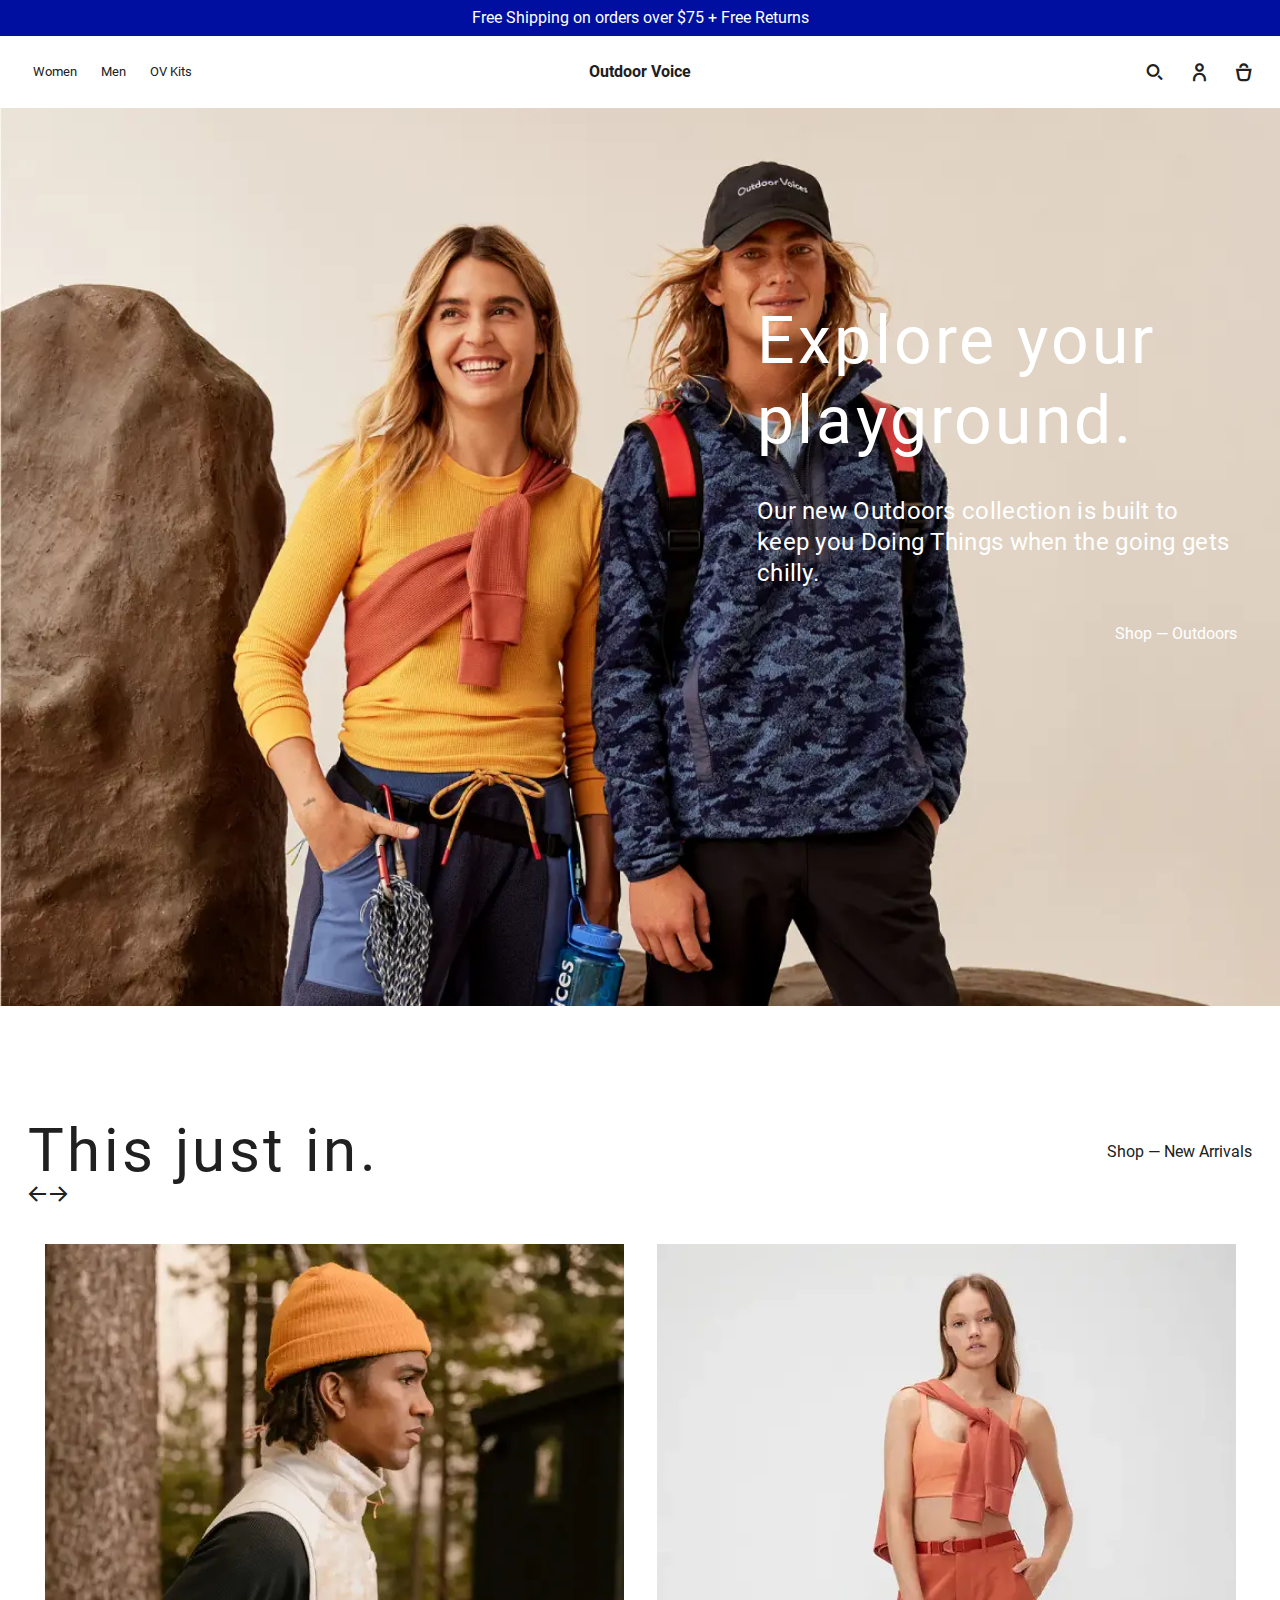
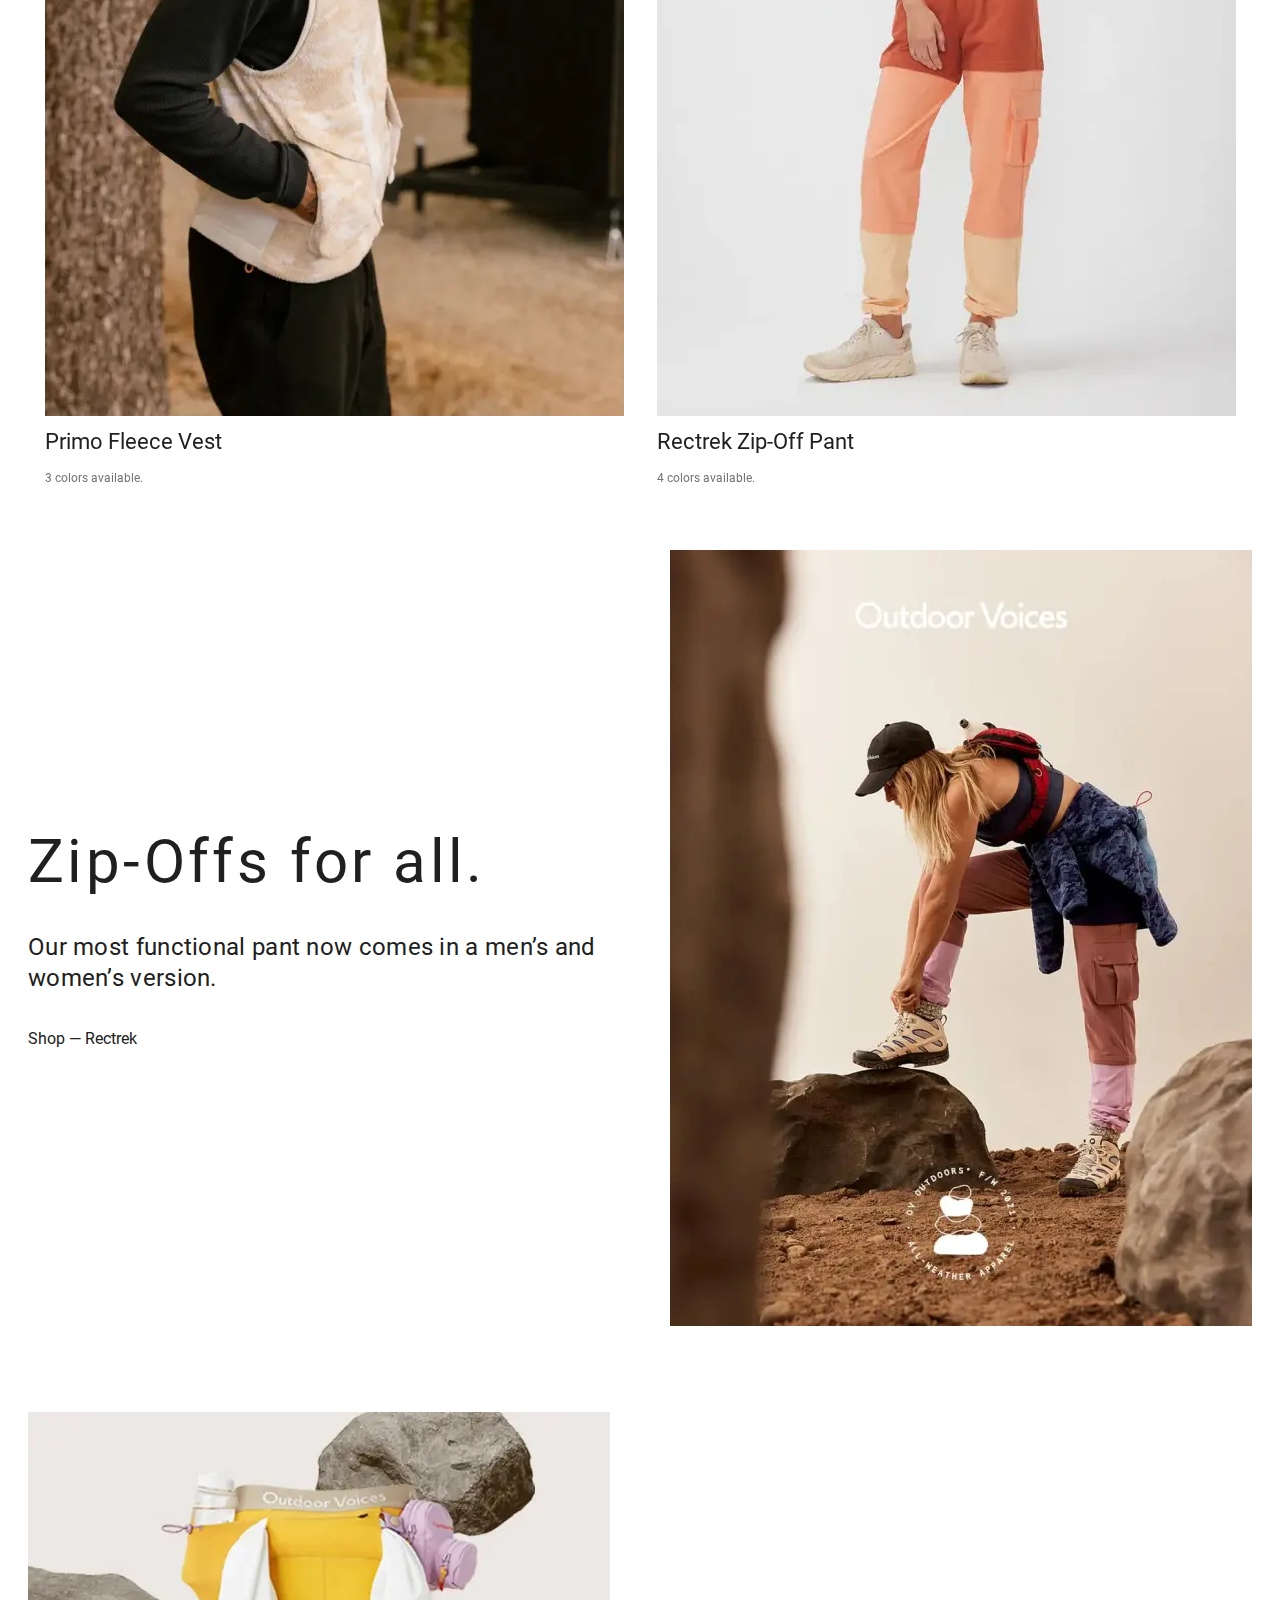
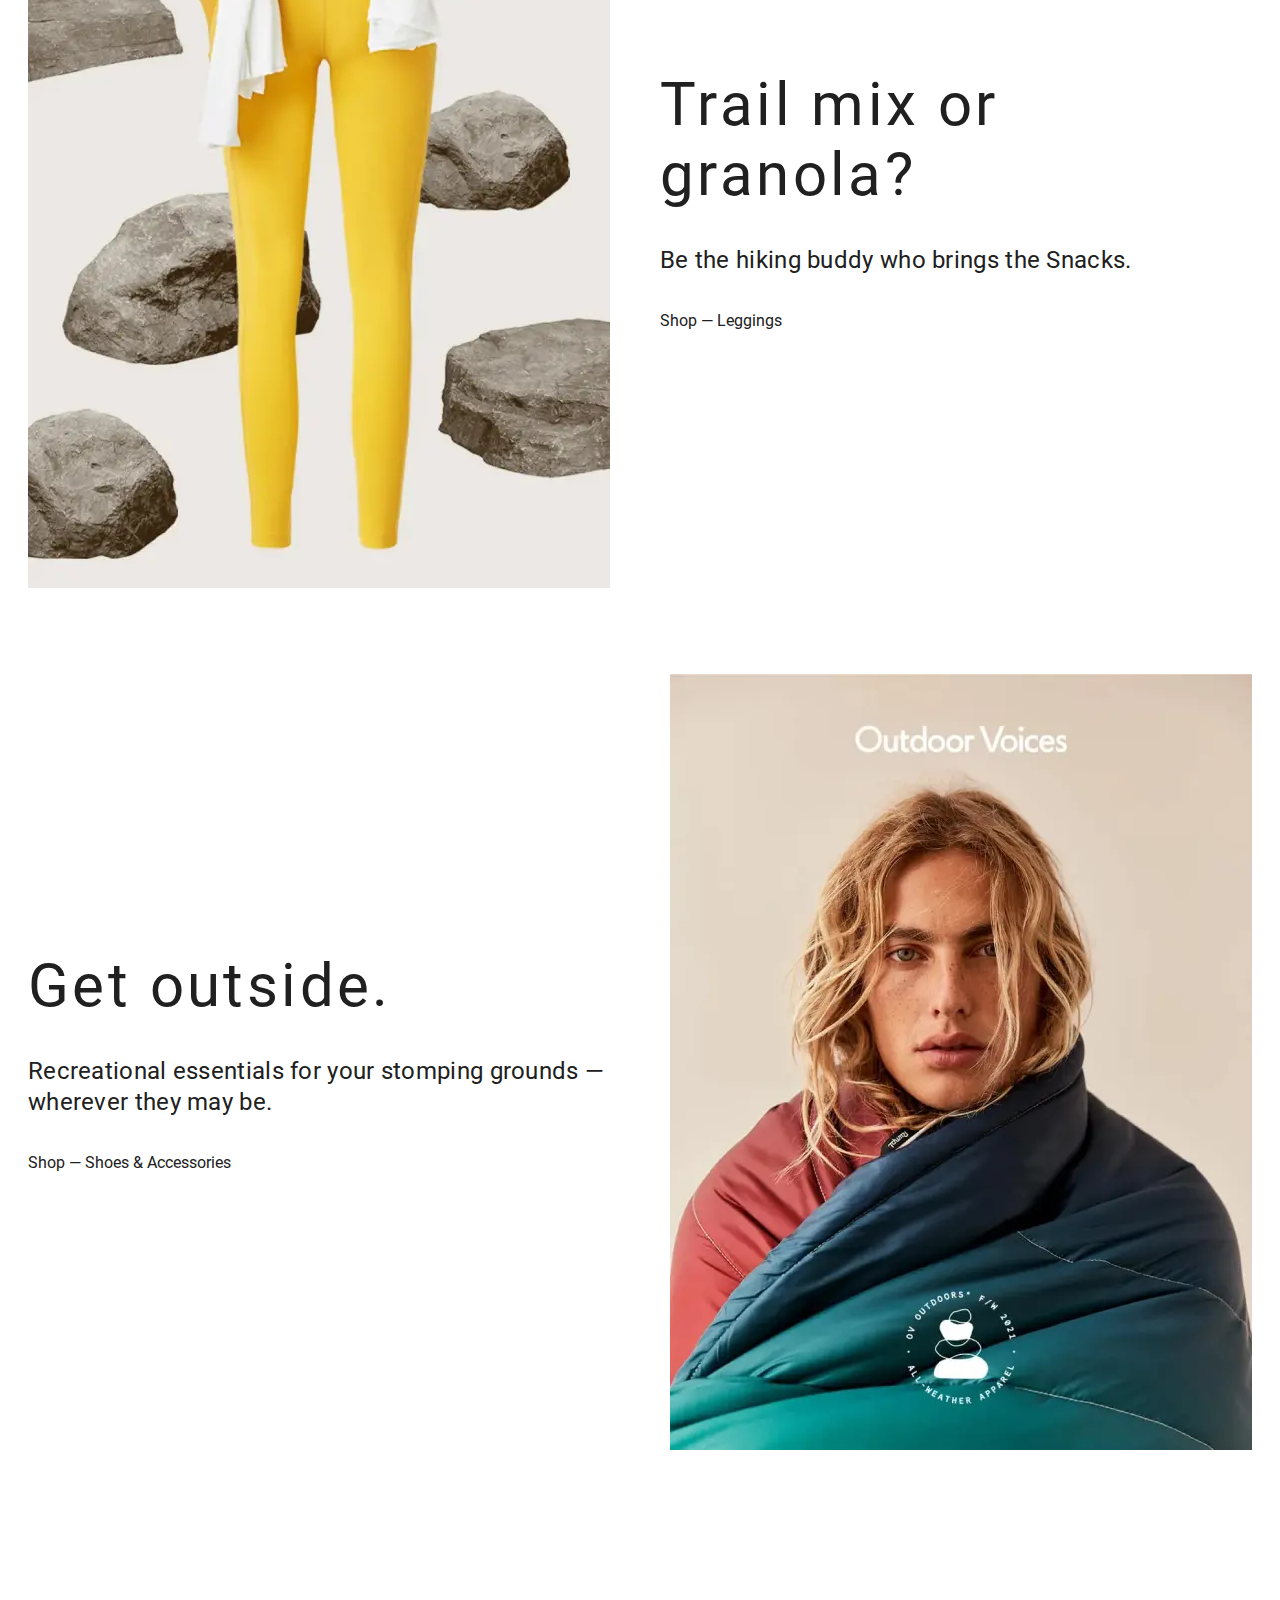
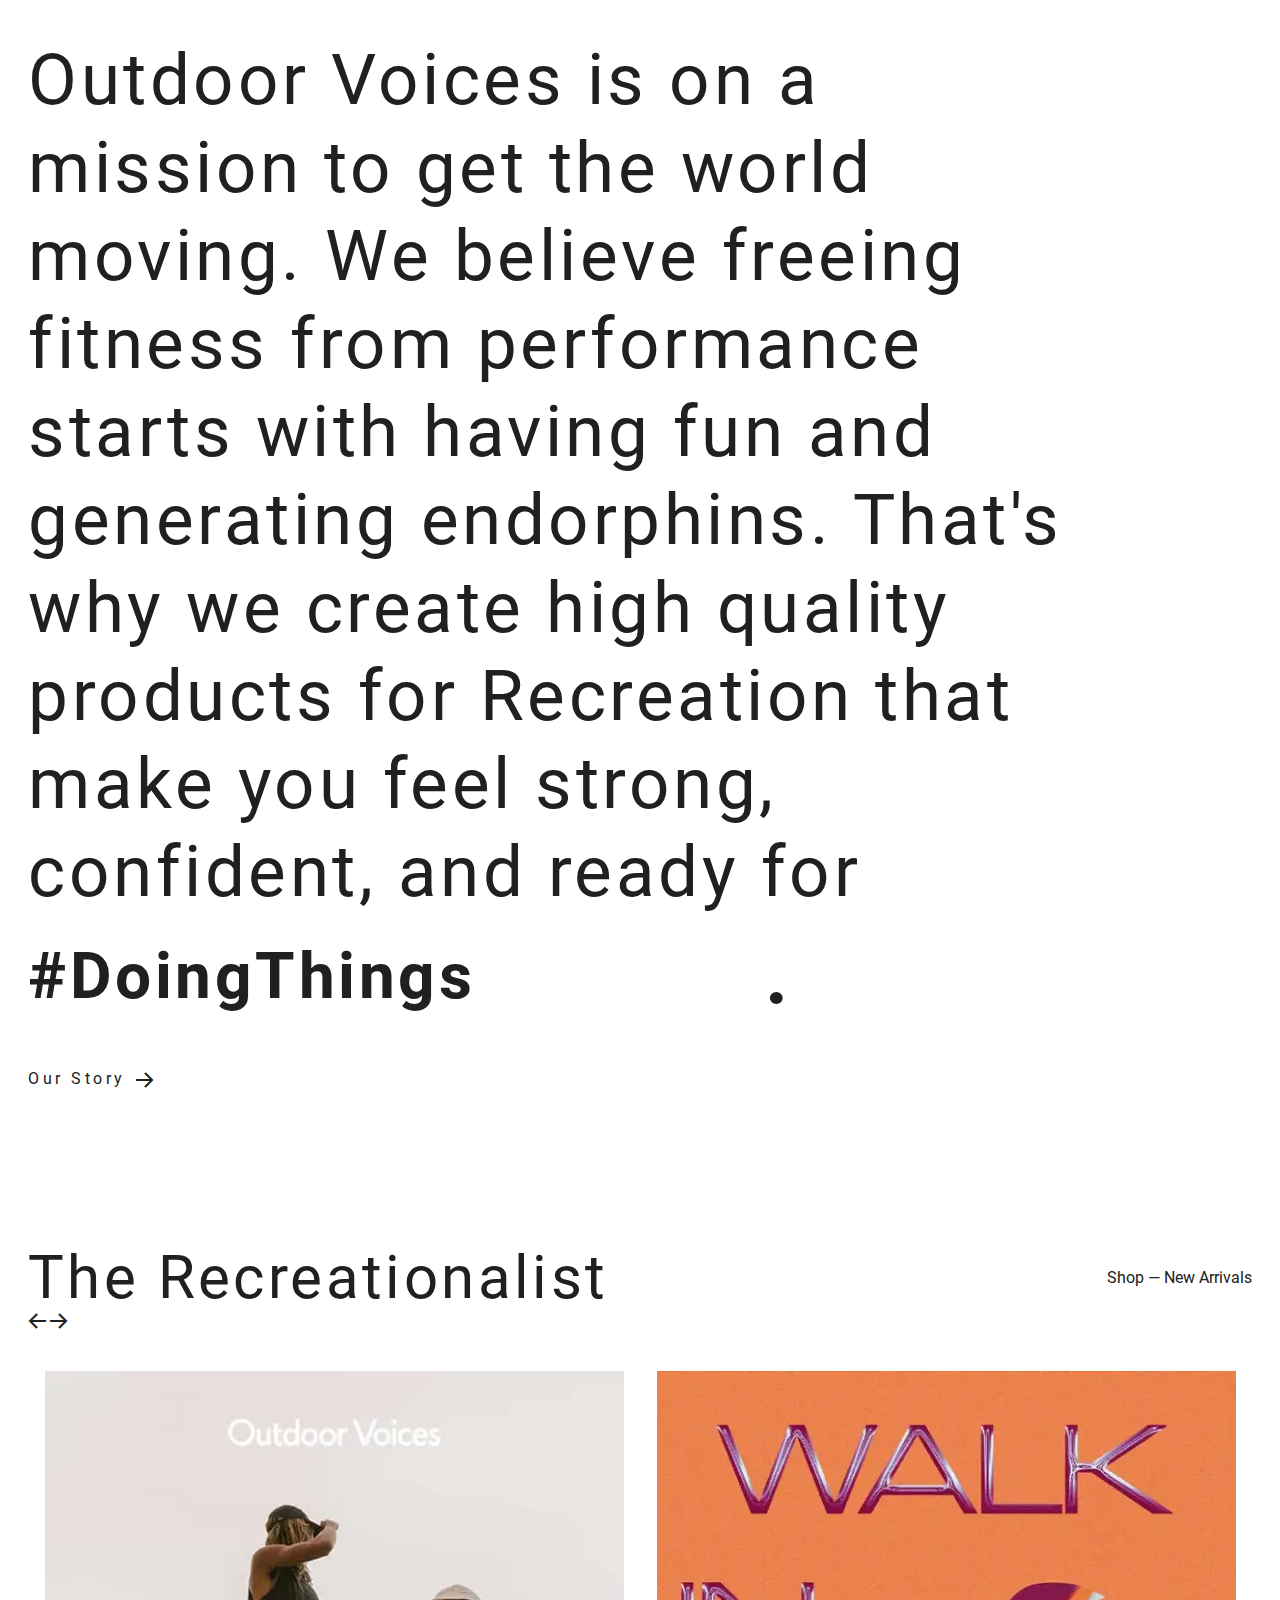
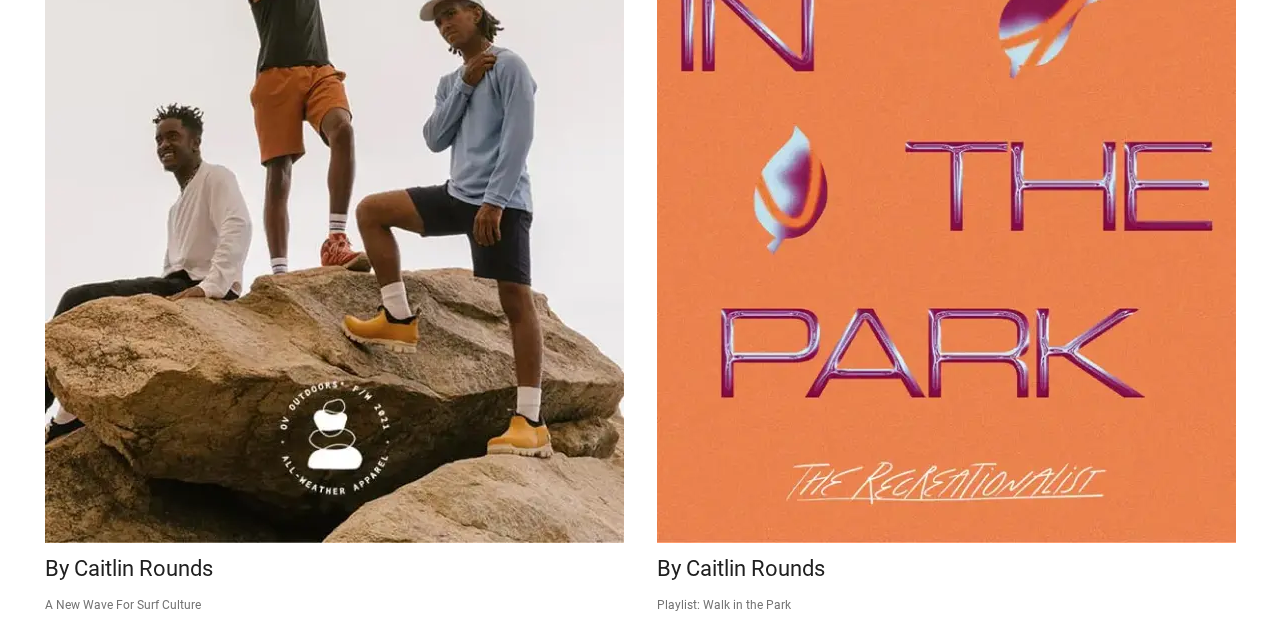
==== commit 90bfc9a0: "Update home.html" ====
--- a/home.html
+++ b/home.html
@@ -6,7 +6,7 @@
 	<meta charset="UTF-8">
 	<meta name="format-detection" content="telephone=no">
 	<!-- <style>body{opacity: 0;}</style> -->
-	<link rel="stylesheet" href="css/style.min.css?_v=20220831221115">
+	<link rel="stylesheet" href="css/style.min.css?_v=20220911123445">
 	<link rel="shortcut icon" href="favicon.ico">
 	<!-- <meta name="robots" content="noindex, nofollow"> -->
 	<meta name="viewport" content="width=device-width, initial-scale=1.0">
@@ -43,7 +43,12 @@
 					<div class="promo__wrapper">
 						<h1 class="promo__main-title">Explore your playground.</h1>
 						<p class="promo__subtitle promo__subtitle_white">Our new Outdoors collection is built to keep you Doing Things when the going gets chilly.</p>
-						<a href="#" class="promo__link promo__btn button">Shop — Outdoors</a>
+						<!-- <a href="#" class="promo__link promo__btn button">Shop — Outdoors</a> -->
+						<div class="showcase__wrapper-btn wrapper-btn wrapper-btn_op">
+							<button class="btn btn-primary btn-outline animate shake">
+								<span>Shop — Outdoors</span>
+							</button>
+						</div>
 					</div>
 				</div>
 			</section>
@@ -52,7 +57,18 @@
 					<div class="arrivals__wrapper">
 						<div class="arrivals__top">
 							<h2 class="arrivals__title">This just in.</h2>
-							<a href="#" class="arrivals__link arrivals__btn button button_black">Shop — New Arrivals</a>
+							<!-- <a href="#" class="arrivals__link arrivals__btn button button_black">Shop — New Arrivals</a> -->
+							<div class="showcase__wrapper-btn wrapper-btn wrapper-btn_op">
+								<button class="btn btn-primary btn-outline btn-outline_black btn-outline_large animate shake">
+									<span>Shop — New Arrivals</span>
+								</button>
+							</div>
+						</div>
+						<div class="arrivals__header">
+							<div class="arrivals__arrows">
+								<button type="button" class="arrivals__arrow arrivals__arrow_left _icon-arrow-left"></button>
+								<button type="button" class="arrivals__arrow arrivals__arrow_right _icon-arrow-right"></button>
+							</div>
 						</div>
 						<div class="arrivals__content">
 							<!-- Оболочка слайдера -->
@@ -82,13 +98,9 @@
 											</div>
 										</div>
 									</div>
-									<div class="swiper-button-prev _icon-arrow-left"></div>
-									<div class="swiper-button-next _icon-arrow-right"></div>
-								</div>
-
-								<div class="pagin">
-									<div class="swiper-pagination"></div>
-								</div>
+								</div>
+
+								<!-- <div class="pagin"> <div class="swiper-pagination"></div></div> -->
 							</div>
 						</div>
 					</div>
@@ -98,11 +110,16 @@
 				<div class="showcase__container">
 					<div class="showcase__wrapper">
 						<div class="showcase__content">
-							<h2 class="showcase__title">Zip-Offs for all.</h2>
-							<p class="showcase__subtitle">Our most functional pant now comes in a men’s and women’s version.</p>
-							<a href="#" class="showcase__link showcase__btn button button_black">Shop — Rectrek</a>
-						</div>
-						<div class="showcase__image"><picture><source srcset="img/showcase/pant.webp" type="image/webp"><img src="img/showcase/pant.jpg" alt="pant"></picture></div>
+							<h2 class="showcase__title showcase__anim _anim-items _anim-no-hide">Zip-Offs for all.</h2>
+							<p class="showcase__subtitle showcase__anim showcase__anim_second _anim-items _anim-no-hide">Our most functional pant now comes in a men’s and women’s version.</p>
+							<!-- <a href="#" class="showcase__link showcase__btn button button_black">Shop — Rectrek</a> -->
+							<div class="showcase__wrapper-btn wrapper-btn _anim-items _anim-no-hide">
+								<button class="btn btn-primary btn-outline btn-outline_black animate shake">
+									<span>Shop — Rectrek</span>
+								</button>
+							</div>
+						</div>
+						<div class="showcase__image _anim-items _anim-no-hide"><picture><source srcset="img/showcase/pant.webp" type="image/webp"><img src="img/showcase/pant.jpg" alt="pant"></picture></div>
 					</div>
 				</div>
 			</section>
@@ -110,11 +127,16 @@
 				<div class="showcase__container">
 					<div class="showcase__wrapper showcase__wrapper_reverse">
 						<div class="showcase__content">
-							<h2 class="showcase__title">Trail mix or granola?</h2>
-							<p class="showcase__subtitle">Be the hiking buddy who brings the Snacks.</p>
-							<a href="#" class="showcase__link showcase__btn button button_black">Shop — Leggings</a>
-						</div>
-						<div class="showcase__image"><picture><source srcset="img/showcase/leggins.webp" type="image/webp"><img src="img/showcase/leggins.jpg" alt="leggins"></picture></div>
+							<h2 class="showcase__title showcase__anim _anim-items _anim-no-hide">Trail mix or granola?</h2>
+							<p class="showcase__subtitle showcase__anim showcase__anim_second _anim-items _anim-no-hide">Be the hiking buddy who brings the Snacks.</p>
+							<!-- <a href="#" class="showcase__link showcase__btn button button_black">Shop — Leggings</a> -->
+							<div class="showcase__wrapper-btn wrapper-btn _anim-items _anim-no-hide">
+								<button class="btn btn-primary btn-outline btn-outline_black animate shake">
+									<span>Shop — Leggings</span>
+								</button>
+							</div>
+						</div>
+						<div class="showcase__image _anim-items _anim-no-hide"><picture><source srcset="img/showcase/leggins.webp" type="image/webp"><img src="img/showcase/leggins.jpg" alt="leggins"></picture></div>
 					</div>
 				</div>
 			</section>
@@ -122,11 +144,16 @@
 				<div class="showcase__container">
 					<div class="showcase__wrapper">
 						<div class="showcase__content">
-							<h2 class="showcase__title">Get outside.</h2>
-							<p class="showcase__subtitle">Recreational essentials for your stomping grounds — wherever they may be.</p>
-							<a href="#" class="showcase__link showcase__btn button button_black">Shop — Shoes & Accessories</a>
-						</div>
-						<div class="showcase__image"><picture><source srcset="img/showcase/shoes_accessories.webp" type="image/webp"><img src="img/showcase/shoes_accessories.jpg" alt="shoes & accessories"></picture></div>
+							<h2 class="showcase__title showcase__anim _anim-items _anim-no-hide">Get outside.</h2>
+							<p class="showcase__subtitle showcase__anim showcase__anim_second _anim-items _anim-no-hide">Recreational essentials for your stomping grounds — wherever they may be.</p>
+							<!-- <a href="#" class="showcase__link showcase__btn button button_black">Shop — Shoes & Accessories</a> -->
+							<div class="showcase__wrapper-btn wrapper-btn _anim-items _anim-no-hide">
+								<button class="btn btn-primary btn-outline btn-outline_black btn-outline_shoes animate shake">
+									<span>Shop — Shoes & Accessories</span>
+								</button>
+							</div>
+						</div>
+						<div class="showcase__image _anim-items _anim-no-hide"><picture><source srcset="img/showcase/shoes_accessories.webp" type="image/webp"><img src="img/showcase/shoes_accessories.jpg" alt="shoes & accessories"></picture></div>
 					</div>
 				</div>
 			</section>
@@ -156,10 +183,19 @@
 							</article>
 						</div>
 						<div class="shop__descr">
-							<p>Outdoor Voices is on a mission to get the world moving. We believe freeing fitness from performance starts with having fun and generating endorphins. That's why we create high quality products for Recreation that make you feel strong, confident, and ready for</p>
+							<p class="showcase__anim _anim-items _anim-no-hide">Outdoor Voices is on a</p>
+							<p class="showcase__anim showcase__anim_second _anim-items _anim-no-hide">mission to get the world</p>
+							<p class="showcase__anim showcase__anim_third _anim-items _anim-no-hide">moving. We believe freeing</p>
+							<p class="showcase__anim showcase__anim_fourth _anim-items _anim-no-hide">fitness from performance</p>
+							<p class="showcase__anim showcase__anim_fifth _anim-items _anim-no-hide">starts with having fun and</p>
+							<p class="showcase__anim showcase__anim_sixth _anim-items _anim-no-hide">generating endorphins. That's</p>
+							<p class="showcase__anim showcase__anim_seventh _anim-items _anim-no-hide">why we create high quality</p>
+							<p class="showcase__anim showcase__anim_eighth _anim-items _anim-no-hide">products for Recreation that</p>
+							<p class="showcase__anim showcase__anim_ninth _anim-items _anim-no-hide">make you feel strong,</p>
+							<p class="showcase__anim showcase__anim_tenth _anim-items _anim-no-hide">confident, and ready for</p>
 							<div class="shop__tag">
-								<span>#DoingThings</span>
-								<span>.</span>
+								<span class="showcase__anim showcase__anim_eleventh _anim-items _anim-no-hide">#DoingThings</span>
+								<span class="showcase__anim showcase__anim_twelfth _anim-items _anim-no-hide">.</span>
 							</div>
 							<a href="#" class="shop__link">Our Story
 								<div class="_icon-arrow-right"></div>
@@ -173,14 +209,25 @@
 					<div class="arrivals__wrapper">
 						<div class="arrivals__top">
 							<h2 class="arrivals__title">The Recreationalist</h2>
-							<a href="#" class="arrivals__link arrivals__btn button button_black">Read More</a>
+							<!-- <a href="#" class="arrivals__link arrivals__btn button button_black">Read More</a> -->
+							<div class="showcase__wrapper-btn wrapper-btn anim-items">
+								<button class="btn btn-primary btn-outline btn-outline_black btn-outline_large animate shake">
+									<span>Shop — New Arrivals</span>
+								</button>
+							</div>
+						</div>
+						<div class="arrivals__header">
+							<div class="arrivals__arrows">
+								<button type="button" class="arrivals__arrow arrivals__arrow_left _icon-arrow-left"></button>
+								<button type="button" class="arrivals__arrow arrivals__arrow_right _icon-arrow-right"></button>
+							</div>
 						</div>
 						<div class="arrivals__content">
-							<!-- Оболочка слайдера -->
+							<!-- shell of the slider -->
 							<div class="arrivals__wrapper">
 								<div class="swiper">
 									<div class="swiper-wrapper">
-										<div class="swiper-slide">
+										<div class="arrivals__slide swiper-slide">
 											<div class="arrivals__item">
 												<div class="arrivals__image">
 													<picture><source srcset="img/arrivals/three-men.webp" type="image/webp"><img src="img/arrivals/three-men.jpg" alt="three men"></picture>
@@ -191,7 +238,7 @@
 												</div>
 											</div>
 										</div>
-										<div class="swiper-slide">
+										<div class="arrivals__slide swiper-slide">
 											<div class="arrivals__item">
 												<div class="arrivals__image arrivals__image_two">
 													<picture><source srcset="img/arrivals/walk.webp" type="image/webp"><img src="img/arrivals/walk.jpg" alt="walk in the park"></picture>
@@ -203,13 +250,8 @@
 											</div>
 										</div>
 									</div>
-									<div class="swiper-button-prev _icon-arrow-left"></div>
-									<div class="swiper-button-next _icon-arrow-right"></div>
-								</div>
-
-								<div class="pagin">
-									<div class="swiper-pagination"></div>
-								</div>
+								</div>
+								<div class="main-block__pagination"></div>
 							</div>
 						</div>
 					</div>
@@ -229,7 +271,7 @@
 	</div>
 </div>
  -->
-	<script src="js/app.min.js?_v=20220831221115"></script>
+	<script src="js/app.min.js?_v=20220911123445"></script>
 </body>
 
-</html>+</html>
